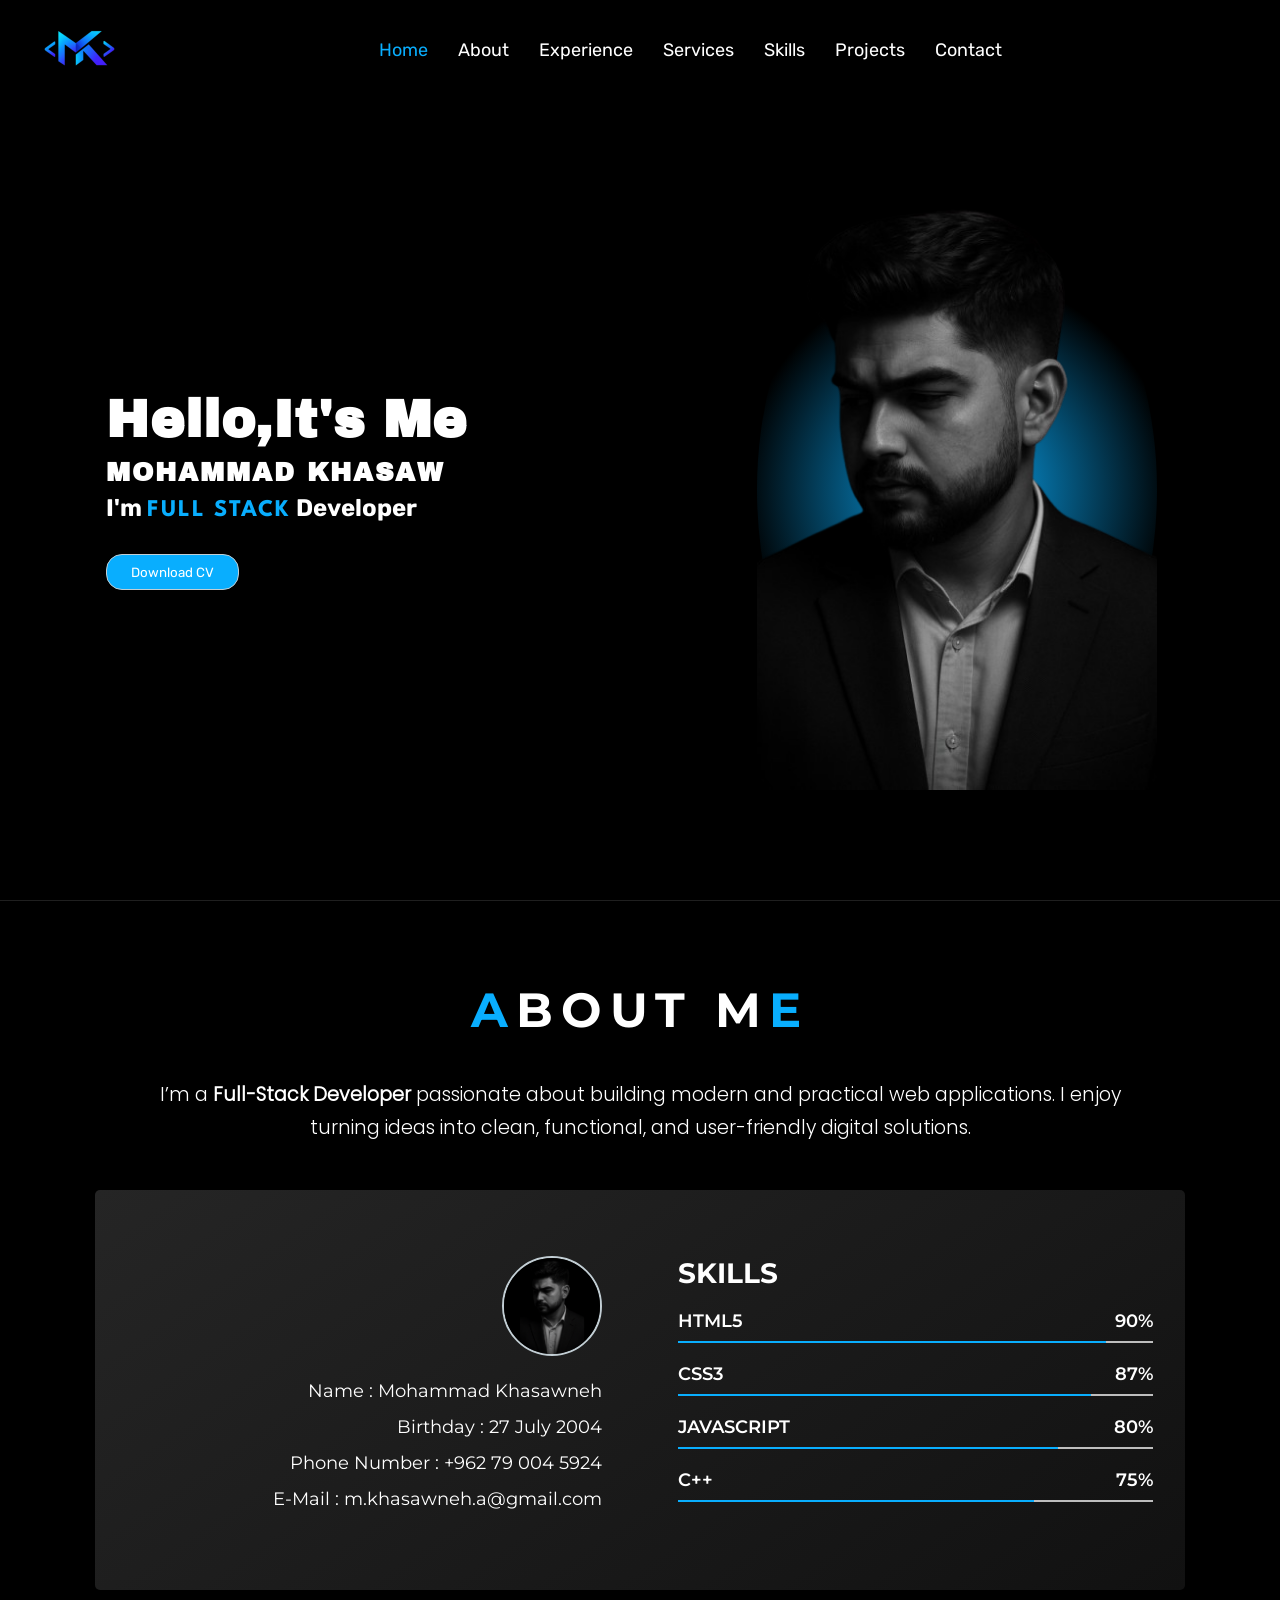
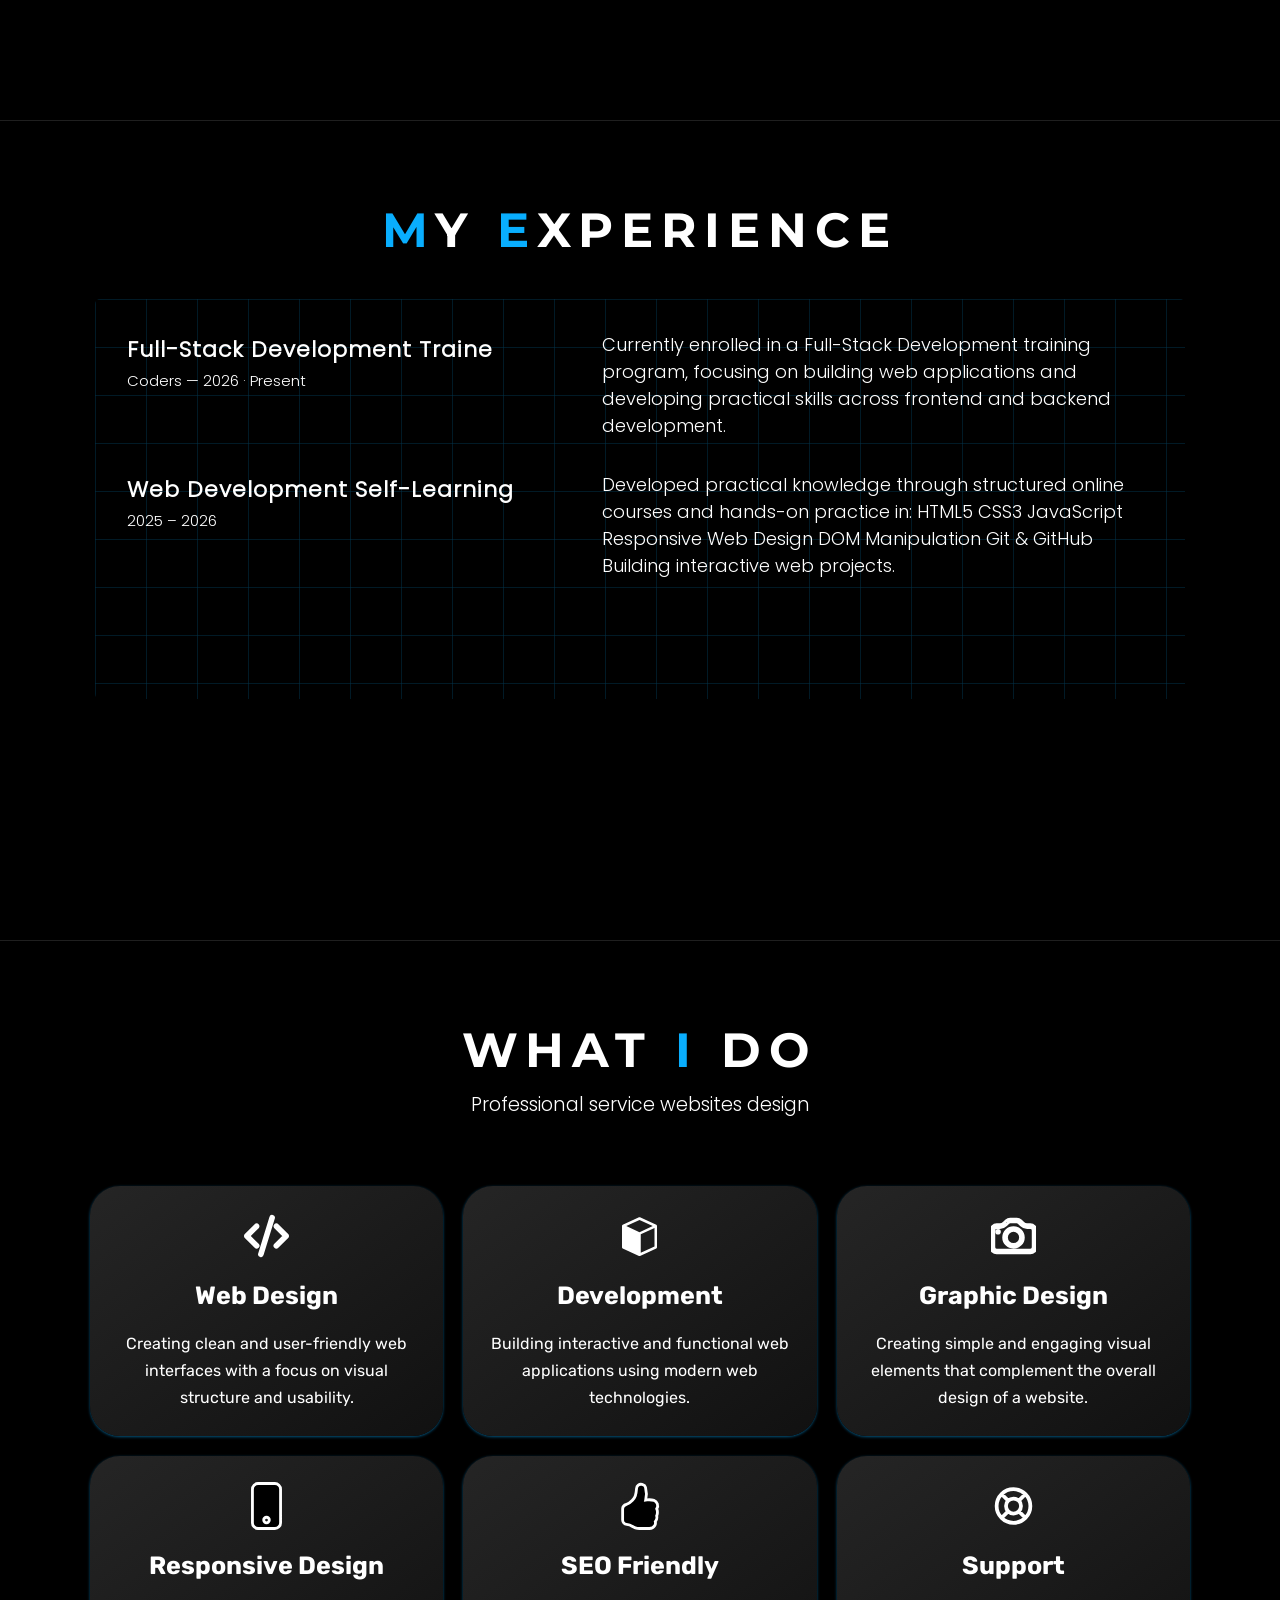
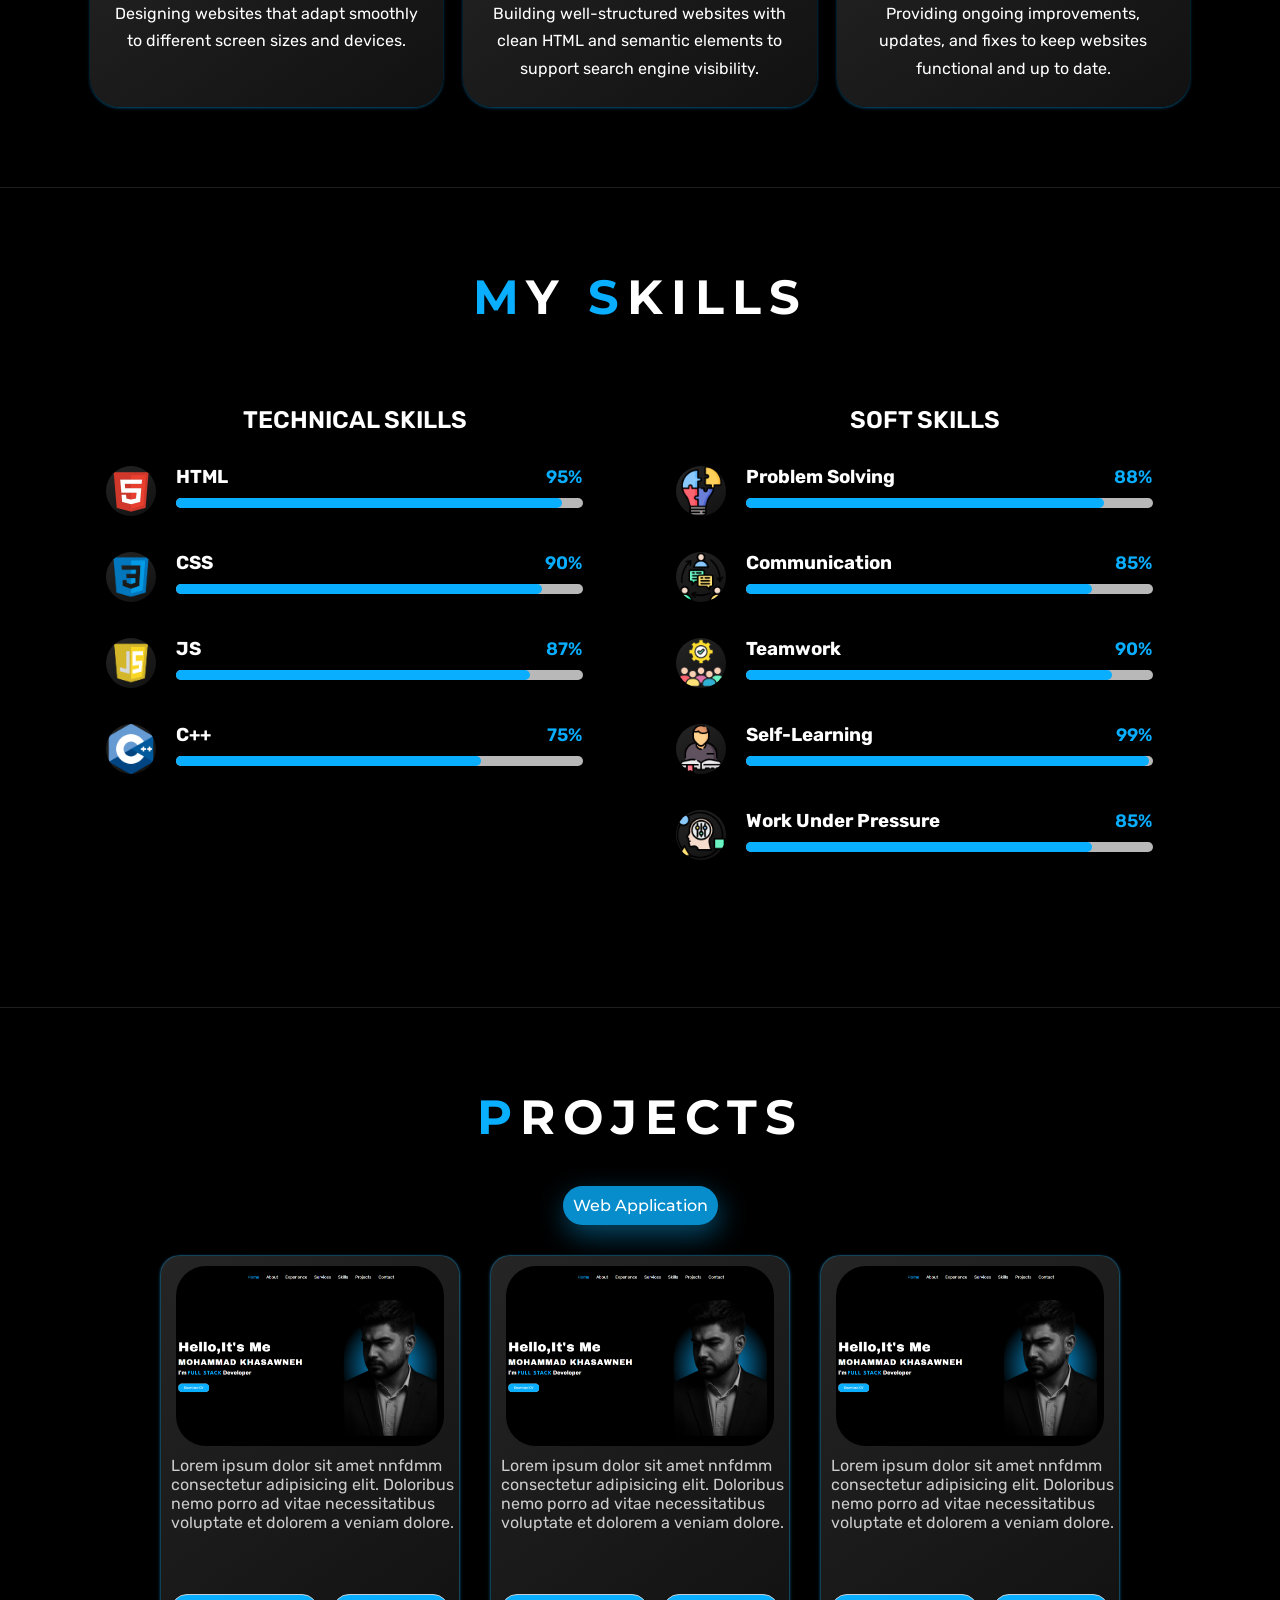
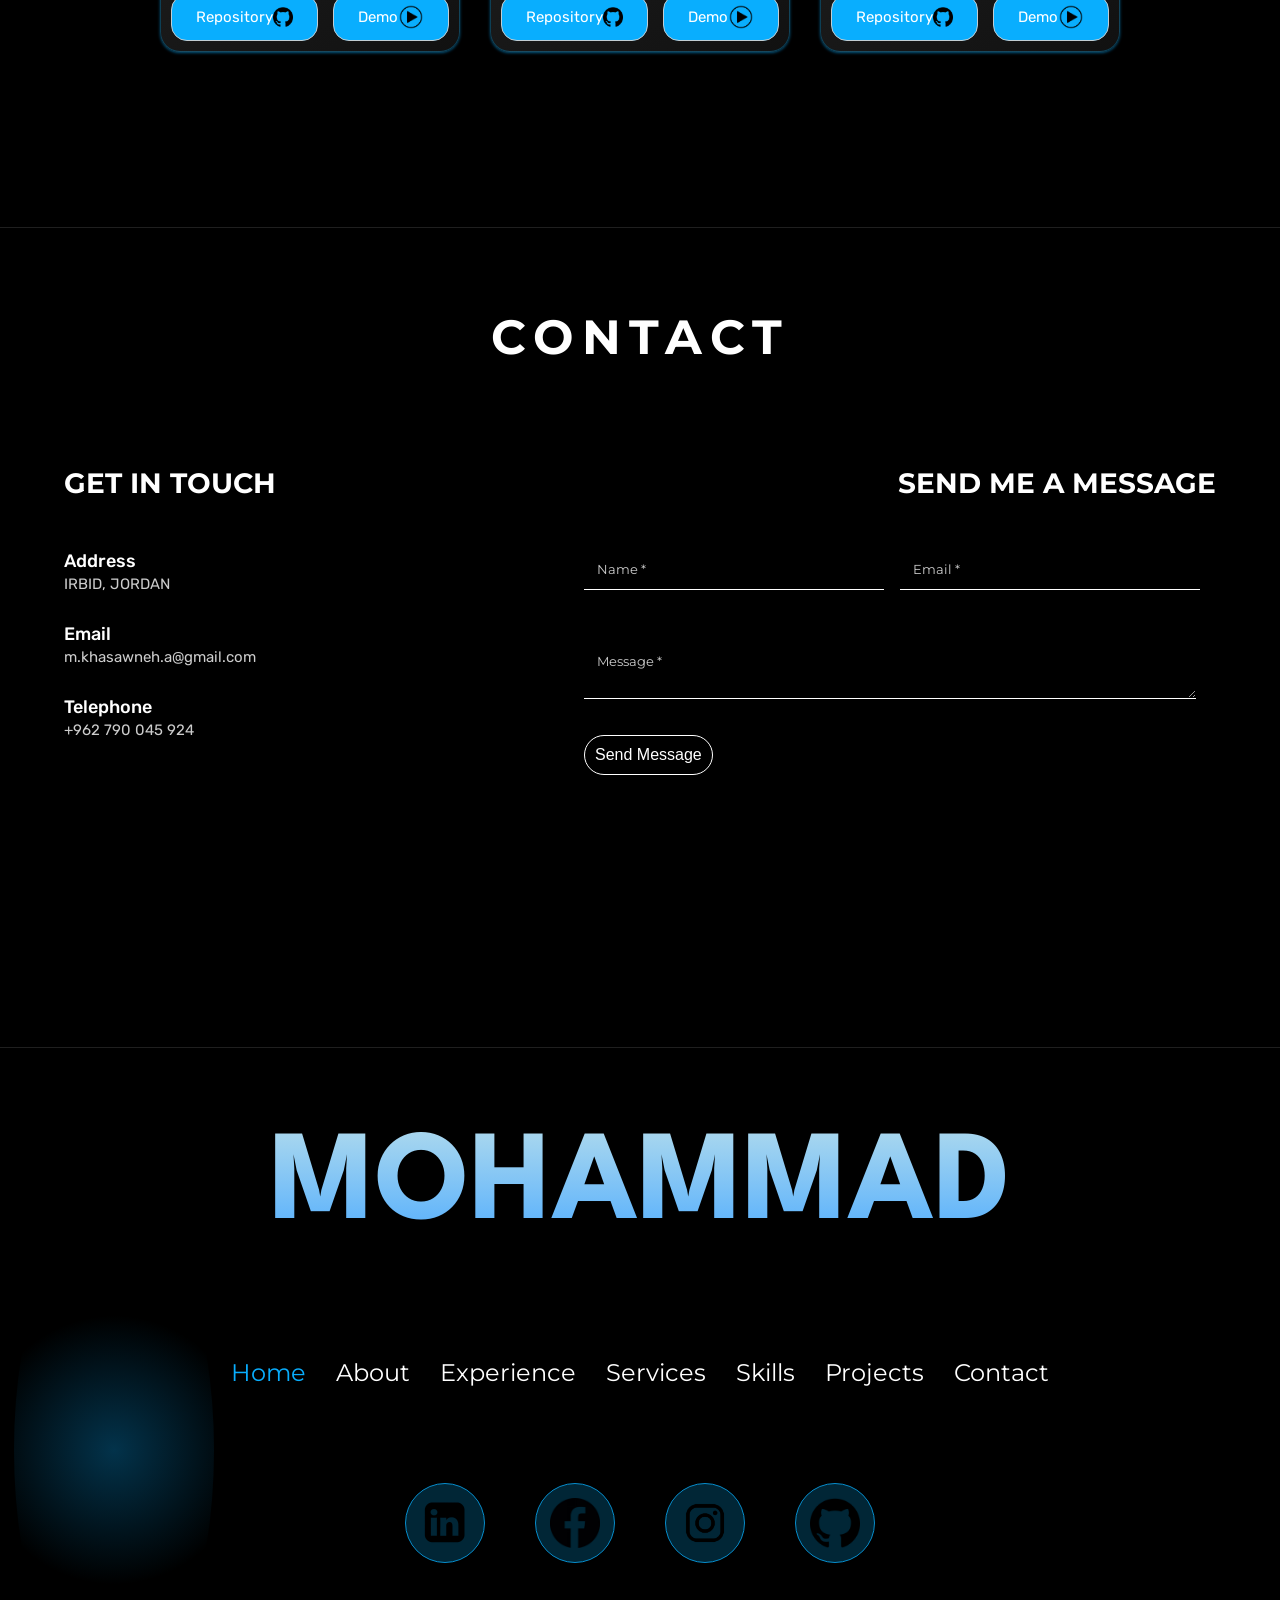
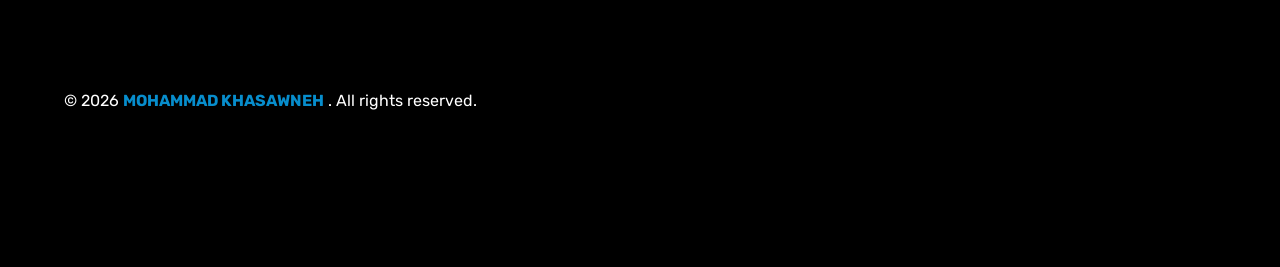
==== index.html @ 65398c8a "rename some files" ====
<!doctype html>

<html lang="en">
  <head>
    <meta charset="UTF-8" />
    <meta name="viewport" content="width=device-width, initial-scale=1.0" />
    <link rel="stylesheet" href="/Style.css" />
    <link rel="shortcut icon" href="/images/logo.png" type="image/x-icon" />
    <link
      rel="preload"
      href="/images/IMG_2508-removebg-preview.png"
      as="image"
    />
    <!-- Bootstrap CSS -->
    <!--
  <link
    href="https://cdn.jsdelivr.net/npm/bootstrap@5.0.2/dist/css/bootstrap.min.css"
    rel="stylesheet"
    integrity="sha384-EVSTQN3/azprG1Anm3QDgpJLIm9Nao0Yz1ztcQTwFspd3yD65VohhpuuCOmLASjC"
    crossorigin="anonymous"
  />
  -->

    <!-- Bootstrap JavaScript -->
    <!--
  <script
    src="https://cdn.jsdelivr.net/npm/bootstrap@5.0.2/dist/js/bootstrap.bundle.min.js"
    integrity="sha384-MrcW6ZMFYlzcLA8Nl+NtUVF0sA7MsXsP1UyJoMp4YLEuNSfAP+JcXn/tWtIaxVXM"
    crossorigin="anonymous"
  ></script>
  -->

    <title>Protfolio</title>
  </head>

  <body>
    <!-- ==================== HOME SECTION ==================== -->
    <div id="home" class="home activ">
      <!-- ==================== NAVBAR ==================== -->
      <header>
        <a href="#home">
          <img src="/images/logo.png" alt="Logo" />
        </a>

        <nav class="hlink">
          <ul>
            <li><a href="#home">Home</a></li>
            <li><a href="#about">About</a></li>
            <li><a href="#experience">Experience</a></li>
            <li><a href="#services">Services</a></li>
            <li><a href="#skills">Skills</a></li>
            <li><a href="#projects">Projects</a></li>
            <li><a href="#contact">Contact</a></li>
          </ul>
        </nav>
      </header>

      <!-- ==================== HERO SECTION ==================== -->
      <div class="hero">
        <div class="hero-header">
          <div class="hero-heading-left">
            <h1>Hello,It's Me</h1>
            <h2 id="typing"></h2>
            <p>I'm <span>Full Stack</span> Developer</p>

            <a href="/CV/CV.pdf" download="Resume.pdf">
              <button id="CV">Download CV</button>
            </a>
          </div>
        </div>

        <!-- ==================== HERO IMAGE ==================== -->
        <div class="hero-img">
          <div class="bg">
            <img src="/images/IMG_2508-removebg-preview.png" alt="" />
          </div>
        </div>
      </div>
    </div>

    <!-- ==================== ABOUT SECTION ==================== -->
    <div id="about" class="about activ">
      <div class="about-header">
        <h1><span>A</span>bout M<span>E</span></h1>

        <p>
          I’m a <b>Full-Stack Developer</b> passionate about building modern and
          practical web applications. I enjoy turning ideas into clean,
          functional, and user-friendly digital solutions.
        </p>
      </div>

      <!-- ==================== PERSONAL INFORMATION ==================== -->
      <div class="skills">
        <div class="skills-grid">
          <div class="info-right">
            <img src="/images/IMG_2701.JPEG" alt="" />
            <p><span>Name : Mohammad Khasawneh</span></p>
            <p><span>Birthday : 27 July 2004</span></p>
            <p><span>Phone Number : +962 79 004 5924</span></p>
            <p><span>E-Mail : m.khasawneh.a@gmail.com</span></p>
          </div>

          <!-- ==================== SKILLS SECTION ==================== -->
          <div class="section-skills">
            <div class="barskills">
              <h3>Skills</h3>

              <p>HTML5 <span>90%</span></p>

              <div class="progress-box">
                <div class="progress">
                  <div class="progress-bar b0"></div>
                </div>
              </div>
            </div>

            <div class="barskills">
              <p>CSS3 <span>87%</span></p>

              <div class="progress-box">
                <div class="progress">
                  <div class="progress-bar b1"></div>
                </div>
              </div>
            </div>

            <div class="barskills">
              <p>JAVASCRIPT <span>80%</span></p>

              <div class="progress-box">
                <div class="progress">
                  <div class="progress-bar b2"></div>
                </div>
              </div>
            </div>

            <div class="barskills">
              <p>C++ <span>75%</span></p>

              <div class="progress-box">
                <div class="progress">
                  <div class="progress-bar b3"></div>
                </div>
              </div>
            </div>
          </div>
        </div>
      </div>
    </div>
    <!-- ==================== EXPERIENCE SECTION ==================== -->
    <div id="experience" class="experience activ">
      <h1><span>M</span>y <span>E</span>xperience</h1>
      <div class="experience-grid">
        <div class="innerExperience">
          <div class="nameOfExperience">
            <p>Full-Stack Development Traine</p>
            <p>Coders — 2026 · Present</p>
          </div>
          <div class="experienceDetalis">
            <p>
              Currently enrolled in a Full-Stack Development training program,
              focusing on building web applications and developing practical
              skills across frontend and backend development.
            </p>
          </div>
        </div>
        <div class="innerExperience">
          <div class="nameOfExperience">
            <p>Web Development Self-Learning</p>
            <p>2025 – 2026</p>
          </div>
          <div class="experienceDetalis">
            <p>
              Developed practical knowledge through structured online courses
              and hands-on practice in: HTML5 CSS3 JavaScript Responsive Web
              Design DOM Manipulation Git & GitHub Building interactive web
              projects.
            </p>
          </div>
        </div>
      </div>
    </div>
    <div id="services" class="services activ">
      <h1>What <span>I</span> Do</h1>
      <p>Professional service websites design</p>
      <div class="services-grid">
        <div class="card">
          <i class="services-item">
            <img src="/images/code-slash.svg" alt="" />
          </i>
          <h3>Web Design</h3>
          <p>
            Creating clean and user-friendly web interfaces with a focus on
            visual structure and usability.
          </p>
        </div>
        <div class="card">
          <i class="services-item">
            <img src="/images/block.svg" alt="" />
          </i>
          <h3>Development</h3>
          <p>
            Building interactive and functional web applications using modern
            web technologies.
          </p>
        </div>
        <div class="card">
          <i class="services-item">
            <img src="/images/camera.svg" alt="" />
          </i>
          <h3>Graphic Design</h3>
          <p>
            Creating simple and engaging visual elements that complement the
            overall design of a website.
          </p>
        </div>
        <div class="card">
          <i class="services-item">
            <img src="/images/phone-fill.svg" alt="" />
          </i>
          <h3>Responsive Design</h3>
          <p>
            Designing websites that adapt smoothly to different screen sizes and
            devices.
          </p>
        </div>
        <div class="card">
          <i class="services-item">
            <img src="/images/hand-thumbs-up-fill (1).svg" alt="" />
          </i>
          <h3>SEO Friendly</h3>
          <p>
            Building well-structured websites with clean HTML and semantic
            elements to support search engine visibility.
          </p>
        </div>
        <div class="card">
          <i class="services-item">
            <img src="/images/support.svg" alt="" />
          </i>
          <h3>Support</h3>
          <p>
            Providing ongoing improvements, updates, and fixes to keep websites
            functional and up to date.
          </p>
        </div>
      </div>
    </div>

    <!-- ==================== SKILLS SECTION ==================== -->

    <div id="skills" class="skill activ">
      <h1><span>M</span>y <span>S</span>kills</h1>
      <div class="skills-grids">
        <!-- technical-skills -->

        <div class="technical-skills cards box">
          <h2 class="section-skills">Technical Skills</h2>
          <div class="box-skills box">
            <div class="logo-skills">
              <img src="/images/html.png" alt="" />
            </div>
            <div class="detalis-logo">
              <h3>HTML <span>95%</span></h3>
              <div class="progress-box-card">
                <div class="progress-card">
                  <div class="progress-bar-card c1"></div>
                </div>
              </div>
            </div>
          </div>
          <div class="box-skills box">
            <div class="logo-skills">
              <img src="/images/CSS.png" alt="" />
            </div>
            <div class="detalis-logo">
              <h3>CSS <span>90%</span></h3>
              <div class="progress-box-card">
                <div class="progress-card">
                  <div class="progress-bar-card c2"></div>
                </div>
              </div>
            </div>
          </div>
          <div class="box-skills box">
            <div class="logo-skills">
              <img src="/images/JS.png" alt="" />
            </div>
            <div class="detalis-logo">
              <h3>JS <span>87%</span></h3>
              <div class="progress-box-card">
                <div class="progress-card">
                  <div class="progress-bar-card c3"></div>
                </div>
              </div>
            </div>
          </div>
          <div class="box-skills box">
            <div class="logo-skills">
              <img src="/images/C++.png" alt="" />
            </div>
            <div class="detalis-logo">
              <h3>C++ <span>75%</span></h3>
              <div class="progress-box-card">
                <div class="progress-card">
                  <div class="progress-bar-card c4"></div>
                </div>
              </div>
            </div>
          </div>
        </div>

        <!-- Soft Skills -->

        <div class="soft-skills cards box">
          <h2 class="section-skills">Soft Skills</h2>
          <div class="box-skills box">
            <div class="logo-skills">
              <img src="/images/ProblemSolving.png" alt="" />
            </div>
            <div class="detalis-logo">
              <h3>Problem Solving <span>88%</span></h3>
              <div class="progress-box-card">
                <div class="progress-card">
                  <div class="progress-bar-card c5"></div>
                </div>
              </div>
            </div>
          </div>
          <div class="box-skills box">
            <div class="logo-skills">
              <img src="/images/Communication.png" alt="" />
            </div>
            <div class="detalis-logo">
              <h3>Communication <span>85%</span></h3>
              <div class="progress-box-card">
                <div class="progress-card">
                  <div class="progress-bar-card c6"></div>
                </div>
              </div>
            </div>
          </div>
          <div class="box-skills box">
            <div class="logo-skills">
              <img src="/images/teamwork.png" alt="" />
            </div>
            <div class="detalis-logo">
              <h3>Teamwork <span>90%</span></h3>
              <div class="progress-box-card">
                <div class="progress-card">
                  <div class="progress-bar-card c7"></div>
                </div>
              </div>
            </div>
          </div>
          <div class="box-skills box">
            <div class="logo-skills">
              <img src="/images/selflearning.png" alt="" />
            </div>
            <div class="detalis-logo">
              <h3>Self-Learning <span>99%</span></h3>
              <div class="progress-box-card">
                <div class="progress-card">
                  <div class="progress-bar-card c8"></div>
                </div>
              </div>
            </div>
          </div>
          <div class="box-skills box">
            <div class="logo-skills">
              <img src="/images/Adaptability.png" alt="" />
            </div>
            <div class="detalis-logo">
              <h3>Work Under Pressure<span>85%</span></h3>
              <div class="progress-box-card">
                <div class="progress-card">
                  <div class="progress-bar-card c9"></div>
                </div>
              </div>
            </div>
          </div>
        </div>
      </div>
    </div>
    <div id="projects" class="projects activ">
      <div class="header-project">
        <h1><span>P</span>rojects</h1>
        <div class="hint">Web Application</div>
      </div>
      <div class="project-grid">
        <div class="project-card">
          <div class="project-imge">
            <img src="/images/project-imge.png" alt="" />
          </div>
          <p>
            Lorem ipsum dolor sit amet nnfdmm consectetur adipisicing elit.
            Doloribus nemo porro ad vitae necessitatibus voluptate et dolorem a
            veniam dolore.
          </p>
          <div class="project-buttons">
            <a href="https://github.com/M-Khasawneh" target="_blank" class="btn"
              >Repository</a
            >
            <a href="#home" class="btn">Demo</a>
          </div>
        </div>
        <div class="project-card">
          <div class="project-imge">
            <img src="/images/project-imge.png" alt="" />
          </div>
          <p>
            Lorem ipsum dolor sit amet nnfdmm consectetur adipisicing elit.
            Doloribus nemo porro ad vitae necessitatibus voluptate et dolorem a
            veniam dolore.
          </p>
          <div class="project-buttons">
            <a href="https://github.com/M-Khasawneh" class="btn">Repository</a>
            <a href="#home" class="btn">Demo</a>
          </div>
        </div>
        <div class="project-card">
          <div class="project-imge">
            <img src="/images/project-imge.png" alt="" />
          </div>
          <p>
            Lorem ipsum dolor sit amet nnfdmm consectetur adipisicing elit.
            Doloribus nemo porro ad vitae necessitatibus voluptate et dolorem a
            veniam dolore.
          </p>
          <div class="project-buttons">
            <a href="https://github.com/M-Khasawneh" class="btn">Repository</a>
            <a href="#home" class="btn">Demo</a>
          </div>
        </div>
      </div>
    </div>
    <div id="contact" class="contact activ">
      <h1>Contact</h1>
      <div class="contact-grid">
        <div class="contact-information">
          <h2>Get in Touch</h2>
          <div>
            <p>Address</p>
            <span>IRBID, JORDAN </span>
          </div>
          <div>
            <p>Email</p>
            <span> <a href="mailto:">m.khasawneh.a@gmail.com</a></span>
          </div>
          <div>
            <p>Telephone</p>
            <span><a href="tel:">+962 790 045 924 </a></span>
          </div>
        </div>
        <!--================= FORM CONTACT===================== -->
        <div class="form-contact">
          <h2>Send Me A Message</h2>
          <form action="/submitionEmail.html" target="_blank">
            <input required placeholder="Name *" type="text" />
            <input required placeholder="Email *" type="email" />
            <textarea required placeholder="Message *"></textarea>
            <button type="submit">Send Message</button>
          </form>
        </div>
      </div>
    </div>
    <footer>
      <div class="media-grid">
        <div>
          <h1>Mohammad</h1>
        </div>
        <div class="footer-nav">
          <div class="footer-link">
            <nav class="hlink">
              <ul>
                <li><a href="#home">Home</a></li>
                <li><a href="#about">About</a></li>
                <li><a href="#experience">Experience</a></li>
                <li><a href="#services">Services</a></li>
                <li><a href="#skills">Skills</a></li>
                <li><a href="#projects">Projects</a></li>
                <li><a href="#contact">Contact</a></li>
              </ul>
            </nav>
          </div>
          <div class="social-media">
            <div class="icons">
              <a
                href="https://www.linkedin.com/in/mohammad-khasawneh/"
                target="_blank"
              >
                <img src="/images/linkedin-icon.png" alt=""
              /></a>
            </div>
            <div class="icons">
              <a href="https://facebook.com/moh16.m " target="_blank">
                <img src="/images/facebook-icon-removebg-preview.png" alt=""
              /></a>
            </div>
            <div class="icons">
              <a href="https://www.instagram.com/i_k0h/" target="_blank">
                <img src="/images/instagram-icon.png" alt=""
              /></a>
            </div>
            <div class="icons">
              <a href="https://github.com/M-Khasawneh" target="_blank">
                <img src="/images/github.png" alt=""
              /></a>
            </div>
          </div>
          <div class="copy-right">
            <p>
              <span
                >&copy; 2026 <b>MOHAMMAD KHASAWNEH</b> . All rights
                reserved.</span
              >
            </p>

            <div class="bg bgg"></div>
          </div>
        </div>
      </div>
    </footer>
    <script src="/JS.js"></script>
  </body>
</html>
---- Style.css ----
* {
  margin: 0;
  padding: 0;
  box-sizing: border-box;
}

html {
  scroll-behavior: smooth;
}

body {
  font-family: "Rubik", sans-serif;
  color: white;
  background-color: black;
  overflow-x: hidden;
}

/* =========================
   SCROLLBAR
========================= */

::-webkit-scrollbar {
  width: 8px;
}

::-webkit-scrollbar-track {
  background: #000;
}

::-webkit-scrollbar-thumb {
  background: #09aefe;
  border-radius: 10px;
}

::-webkit-scrollbar-thumb:hover {
  background: #078dcc;
}

/* =========================
   FONTS
========================= */

@font-face {
  font-family: "Archivo_Black";
  src: url("/fonts/Archivo_Black/ArchivoBlack-Regular.ttf");
}

@font-face {
  font-family: "Rubik";
  src: url("/fonts/Rubik/Rubik-VariableFont_wght.ttf");
}

@font-face {
  font-family: "Oswald";
  src: url("/fonts/Oswald/Oswald-VariableFont_wght.ttf");
}

@font-face {
  font-family: "Montserrat";
  src: url("/fonts/Montserrat/Montserrat-VariableFont_wght.ttf");
}

@font-face {
  font-family: "Poppins";
  src: url("/fonts/Poppins/Poppins-Light.ttf");
}

@font-face {
  font-family: "League_Spartan";
  src: url("/fonts/League_Spartan/LeagueSpartan-VariableFont_wght.ttf");
}

/* =========================
   HOME
========================= */

.home {
  background-color: black;
  min-height: 100vh;
  padding-top: 80px;
}

/* =========================
   HEADER
========================= */

header {
  position: fixed;
  top: 0;
  left: 0;
  width: 100%;
  min-height: 80px;

  display: grid;
  grid-template-columns: 100px 1fr;
  align-items: center;

  padding: 0 30px;

  background-color: black;
  z-index: 1000;
}

/* Logo */

header img {
  width: 100px;
  height: auto;
  display: block;
}

/* Navbar */

.hlink {
  display: flex;
  justify-content: center;
  align-items: center;
}

.hlink ul {
  display: flex;
  align-items: center;
  justify-content: center;
  gap: clamp(15px, 2.5vw, 30px);
  margin: 0;
  padding: 0;
}

.hlink ul li {
  font-size: 18px;
  list-style: none;
  transition: transform 0.3s ease;
}

.hlink li:hover {
  transform: translateY(-5px);
}

.hlink ul li a {
  text-decoration: none;
  color: white;
  white-space: nowrap;
  transition: color 0.3s ease;
}

.hlink a:hover {
  color: #09aefe;
}

.hlink a.active {
  color: #09aefe;
}

/* =========================
   HERO
========================= */

.hero {
  min-height: calc(100vh - 80px);

  display: grid;
  grid-template-columns:
    minmax(0, 1fr)
    minmax(300px, 45%);

  align-items: center;

  width: min(1400px, 100%);
  margin: 0 auto;

  padding: 40px clamp(20px, 5vw, 70px);
}

/* =========================
   HERO TEXT
========================= */

.hero-header {
  display: flex;
  justify-content: center;
  align-items: center;

  padding: 2rem;
}

.hero-heading-left {
  width: 100%;
  max-width: 550px;
  text-align: left;
}

.hero-heading-left h1 {
  font-family: "Archivo_Black";
  letter-spacing: 1px;

  font-size: clamp(2.2rem, 4vw, 3.5rem);
  line-height: 1.2;
}

.hero-heading-left h2 {
  font-family: "Archivo_Black";
  letter-spacing: 2px;

  margin-top: 0.5rem;

  font-size: clamp(1.5rem, 2vw, 2.5rem);
}

.hero-heading-left p {
  font-size: clamp(1.1rem, 2vw, 1.5rem);
  font-weight: 700;

  margin-top: 0.5rem;
}

.hero-heading-left p span {
  text-transform: uppercase;

  font-family: "League_Spartan";
  letter-spacing: 2px;

  color: #09aefe;
}

/* =========================
   BUTTON
========================= */

.hero-heading-left button {
  padding: 0.6rem 1.5rem;

  background-color: #09aefe;

  border: 1px solid #c2ced4;
  border-radius: 1rem;

  margin-top: 2rem;

  cursor: pointer;

  color: white;
  font-family: "Rubik";

  transform: translateY(0);

  transition:
    box-shadow 0.3s ease,
    background-color 0.3s ease,
    transform 0.3s ease;
}

.hero-heading-left button:hover {
  transform: translateY(-5px);

  background-color: #09acfeec;

  box-shadow: 1px 0 4px 0.5px #fff;
}

/* =========================
   HERO IMAGE
========================= */

.hero-img {
  display: flex;
  justify-content: center;
  align-items: center;
}

.bg {
  display: flex;
  justify-content: center;

  width: min(100%, 400px);

  background: radial-gradient(circle at center, #09aefe, transparent 60%);

  border-radius: 50%;
}

.hero-img img {
  width: 100%;
  max-width: 400px;

  height: auto;

  display: block;
}

/* =========================
   ABOUT
========================= */

.about {
  scroll-margin-top: 50px;
  border-top: 0.2px solid #eeeeee21;

  background-color: black;

  min-height: calc(100vh - 80px);
  height: auto;

  padding: 80px clamp(20px, 5vw, 70px);
}

.about-header {
  width: 100%;
  max-width: 1200px;

  margin: 0 auto;

  display: flex;
  flex-direction: column;

  justify-content: center;
  align-items: center;
}

.about-header h1 {
  text-transform: uppercase;

  font-family: "Montserrat";
  letter-spacing: 8px;

  text-align: center;

  margin-bottom: 40px;

  font-size: clamp(2rem, 4vw, 3rem);
}

.about-header h1 span {
  color: #09aefe;
}

.about-header p {
  font-family: "Poppins";

  color: #fff;

  font-size: clamp(1rem, 1.5vw, 1.2rem);

  width: 100%;
  max-width: 1000px;

  margin-bottom: 16px;

  text-align: center;

  line-height: 1.7;
}

/* =========================
   SKILLS CONTAINER
========================= */

.skills {
  background: linear-gradient(145deg, #252525, #111111);

  width: 100%;
  max-width: 1090px;

  margin: 30px auto 0;

  display: flex;
  align-items: center;

  padding: clamp(1rem, 3vw, 2rem);

  min-height: 400px;
  height: auto;

  border-radius: 5px;

  transition: box-shadow 0.4s ease;
}

.skills:hover {
  box-shadow: 0 14px 28px #09acfe3d;
}

/* =========================
   SKILLS GRID
========================= */

.skills-grid {
  width: 100%;

  display: grid;

  grid-template-columns:
    minmax(0, 1fr)
    minmax(0, 1fr);

  gap: clamp(30px, 6vw, 80px);
}

/* =========================
   RIGHT INFO
========================= */

.info-right {
  text-align: right;

  opacity: 0;

  transform: translateX(-20px);

  transition:
    opacity 1.8s ease,
    transform 1.8s ease;
}

.info-right.show {
  opacity: 1;
  transform: translateX(0);
}

.info-right p {
  margin-bottom: 15px;

  font-size: clamp(0.95rem, 1.5vw, 1.1rem);
}

.info-right span {
  font-family: "Montserrat";
  color: white;
}

.info-right img {
  width: 100px;
  max-width: 100%;

  border-radius: 50%;

  border: 2px solid #c2ced4;

  margin-bottom: 20px;
}

/* =========================
   SKILLS SECTION
========================= */

.section-skills h3 {
  text-transform: uppercase;

  font-family: "Montserrat";

  font-size: clamp(1.4rem, 2.5vw, 1.75rem);

  margin-bottom: 20px;
}

.progress-box {
  margin-bottom: 20px;
}

.section-skills p {
  font-family: "Montserrat";

  position: relative;

  font-size: clamp(0.9rem, 1.5vw, 1.1rem);

  text-transform: uppercase;

  margin-bottom: 10px;

  padding-right: 35px;
}

.section-skills p span {
  position: absolute;
  right: 0;
}

.progress {
  width: 100%;

  height: 2px;

  background-color: #ffffffb8;
}

.progress-bar {
  position: relative;

  height: 2px;

  background-color: #09aefe;
}

.barskills {
  opacity: 0;

  transform: translateX(-20px);

  transition:
    opacity 1.8s ease,
    transform 1.8s ease;
}

.barskills.show {
  opacity: 1;

  transform: translateX(0);
}

.b0 {
  width: 90%;
}

.b1 {
  width: 87%;
}

.b2 {
  width: 80%;
}

.b3 {
  width: 75%;
}

/* =========================
   EXPERIENCE
========================= */

.experience {
  scroll-margin-top: 50px;
  border-top: 0.2px solid #eeeeee21;

  background-color: black;

  min-height: calc(100vh - 80px);
  height: auto;

  padding: 80px clamp(20px, 5vw, 70px);
}

.experience h1 {
  text-transform: uppercase;

  font-family: "Montserrat";

  letter-spacing: 8px;

  text-align: center;

  margin-bottom: 40px;

  font-size: clamp(2rem, 4vw, 3rem);
}

.experience h1 span {
  color: #09aefe;
}

.innerExperience {
  display: grid;

  grid-template-columns:
    minmax(250px, 450px)
    minmax(0, 1fr);

  gap: 25px;

  margin-bottom: 2rem;

  opacity: 0;

  transform: translateX(-50px);

  transition:
    opacity 1.8s ease,
    transform 1.8s ease;
}

.innerExperience.show {
  opacity: 1;

  transform: translateX(0);
}

.experience-grid {
  position: relative;

  width: 100%;
  max-width: 1090px;

  margin: 30px auto 0;

  padding: clamp(1rem, 3vw, 2rem);

  min-height: 400px;

  height: auto;

  border-radius: 5px;

  transition: box-shadow 0.4s ease;

  overflow: hidden;
}

.experience-grid::before {
  content: "";

  position: absolute;

  z-index: 0;

  top: 0;
  bottom: 0;
  left: 0;
  right: 0;

  background-image:
    linear-gradient(#09aefe, transparent 1px),
    linear-gradient(to right, #09aefe, transparent 1px);

  background-size:
    100% 48px,
    51px 100%;

  opacity: 0.3;

  pointer-events: none;
}

.experience-grid > * {
  position: relative;
  z-index: 1;
}

.nameOfExperience p {
  font-family: "Poppins";

  color: #fff;

  text-align: justify;

  line-height: 1.7;
}

.nameOfExperience p:first-child {
  font-size: 22px;

  font-weight: 700;

  letter-spacing: 1px;
}

.nameOfExperience p:nth-child(2) {
  font-size: 15px;
}

.experienceDetalis p {
  font-size: 18px;

  font-family: "Poppins";
}

/* =========================
   WHAT I DO / SERVICES
========================= */

.services {
  scroll-margin-top: 50px;
  border-top: 0.2px solid #eeeeee21;

  background-color: black;

  min-height: calc(100vh - 80px);
  height: auto;

  padding: 80px clamp(20px, 5vw, 70px);
}

.services h1 {
  text-transform: uppercase;

  font-family: "Montserrat";

  letter-spacing: 8px;

  text-align: center;

  margin-bottom: 10px;

  font-size: clamp(2rem, 4vw, 3rem);
}

.services h1 span {
  color: #09aefe;
}

.services > p {
  text-align: center;

  font-family: "Poppins";

  color: #fff;

  font-size: clamp(1rem, 1.5vw, 1.2rem);

  line-height: 1.7;
}

.services-grid {
  display: grid;

  grid-template-columns: repeat(3, minmax(0, 1fr));

  gap: 20px;

  margin: 4rem auto 0;

  width: 100%;
  max-width: 1100px;
}

.card {
  background: linear-gradient(145deg, #252525, #111111);
  min-height: 250px;
  height: auto;
  border-radius: 30px;
  opacity: 0;
  transform: translateY(40px);
  padding: 25px;
  box-shadow: 0 1px 3px #09acfe7e;

  transition:
    box-shadow 0.3s ease,
    transform 1.8s ease,
    opacity 1.8s ease;
}
.card.show {
  opacity: 1;
  transform: translateY(0);
}

.card h3 {
  font-size: 25px;
  margin-bottom: 20px;
  text-align: center;
}

.card p {
  text-align: center;
  line-height: 1.7;
}

.card:hover {
  transform: translateY(-5px);
  transition: transform 0.3s ease;
  box-shadow: 0 14px 28px #09acfe3d;
}
.services-item {
  display: flex;
  justify-content: center;
}
.services-item img {
  width: 45px;
  height: 50px;
  margin-bottom: 20px;
}
.skill {
  scroll-margin-top: 50px;
  border-top: 0.2px solid #eeeeee21;
  background-color: black;
  min-height: calc(100vh - 80px);
  height: auto;
  padding: 80px clamp(20px, 5vw, 70px);
}

.skill h1 {
  text-transform: uppercase;
  font-family: "Montserrat";
  letter-spacing: 8px;
  text-align: center;
  margin-bottom: 10px;
  font-size: clamp(2rem, 4vw, 3rem);
  span {
    color: #09aefe;
  }
}
.skills-grids {
  position: relative;
  display: grid;
  grid-template-columns: repeat(2, minmax(0, 1fr));
  gap: 40px;
  margin: 4rem auto 0;
  width: 100%;
  max-width: 1100px;
}
.cards {
  height: auto;
  padding: 1rem;
  display: flex;
  flex-direction: column;
  opacity: 0;

  transform: translateX(20px);

  transition:
    opacity 1.8s ease,
    transform 1.8s ease;
  h2 {
    text-align: center;
  }
}
.cards.show {
  opacity: 1;
  transform: translateX(0);
}
.box-skills {
  display: grid;
  grid-template-columns: 70px 1fr;
  margin-top: 2rem;
  opacity: 0;

  transform: translateX(20px);

  transition:
    opacity 1.8s ease,
    transform 1.8s ease;
}
.box-skills.show {
  opacity: 1;
  transform: translateX(0);
}

.logo-skills img {
  background: linear-gradient(145deg, #252525, #111111);
  border-radius: 50%;
  width: 50px;
  z-index: 5;
}
.detalis-logo {
  position: relative;
}
.detalis-logo h3 {
  margin-left: 0px;
}
.detalis-logo h3 span {
  color: #09aefe;
  position: absolute;
  right: 22px;
  font-size: 18px;
  font-weight: 600;
}

.progress-card {
  width: 95%;
  height: 10px;
  background-color: #ffffffb8;
  border-radius: 18px;
}

.progress-bar-card {
  position: relative;
  height: 10px;
  background-color: #09aefe;
  border-radius: 18px;
}
.progress-box-card {
  margin-top: 10px;
}
.c1 {
  width: 95%;
}
.c2 {
  width: 90%;
}
.c3 {
  width: 87%;
}
.c4 {
  width: 75%;
}
.c5 {
  width: 88%;
}
.c6 {
  width: 85%;
}
.c7 {
  width: 90%;
}
.c8 {
  width: 99%;
}
.c9 {
  width: 85%;
}

.section-skills {
  text-transform: uppercase;
  font-weight: 600;
}

.projects {
  scroll-margin-top: 50px;
  border-top: 0.2px solid #eeeeee21;
  background-color: black;
  min-height: calc(100vh - 80px);
  height: auto;
  padding: 80px clamp(20px, 5vw, 70px);
}
.header-project {
  display: flex;
  flex-direction: column;
  align-items: center;
}
.projects h1 {
  text-transform: uppercase;
  font-family: "Montserrat";
  letter-spacing: 8px;
  text-align: center;
  margin-bottom: 10px;
  font-size: clamp(2rem, 4vw, 3rem);
  span {
    color: #09aefe;
  }
}
.hint {
  font-weight: 500;
  font-family: "Montserrat";
  text-align: center;
  margin: 30px 0;
  font-size: clamp(0.5rem, 2vw, 1rem);
  background-color: #078dcc;
  width: fit-content;
  padding: 10px;
  border-radius: 20px;
  box-shadow: 2px 10px 28px #078ecc84;
  color: white;
  transition:
    color 0.4s ease,
    background-color 0.4s ease;
}
.hint:hover {
  background-color: white;
  color: #078dcc;
}
.project-grid {
  width: 100%;
  display: grid;
  grid-template-columns: repeat(3, 300px);
  justify-content: center;
  gap: 30px;
}

.project-card {
  width: 300px;
  height: auto;
  background: linear-gradient(145deg, #252525, #111111);
  border: 1px solid #078ecc5d;
  border-radius: 20px;
  transform: scale(1);
  box-shadow: 0 1px 3px #09acfe7e;
  transition:
    box-shadow 0.3s ease,
    background-color 0.3s ease,
    transform 0.3s ease;
}
.project-card:hover {
  z-index: 5;
  transform: scale(1.02);
  box-shadow: 0 14px 28px #09acfe3d;
}
.project-card p {
  margin-top: 10px;
  margin-left: 10px;
  text-align: left;
  color: #ccc;
}
.project-imge {
  display: flex;
  justify-content: center;
  margin-top: 10px;
  width: fit-content;
}
.project-imge img {
  width: 90%;
  height: 180px;
  object-fit: cover;
  border-radius: 30px;
}
.project-buttons {
  display: flex;
  flex-direction: row;
  justify-content: space-between;
  margin: 32px 10px 10px;
  padding-top: 30px;

  .btn {
    display: flex;
    align-items: center;
    justify-content: center;
    padding: 0.6rem 1.5rem;
    background-color: #09aefe;
    border: 1px solid #c2ced4;
    border-radius: 1rem;
    cursor: pointer;
    color: white;
    font-family: "Rubik";
    text-decoration: none;
    transition:
      color 0.4s ease,
      background-color 0.4s ease;
    font-size: 15px;
  }

  .btn:hover {
    background-color: white;
    color: #078dcc;
  }
}

.btn:nth-child(1)::after {
  content: "";
  width: 20px;
  height: 20px;
  background-image: url("/imges/github.png");
  background-size: contain;
  background-repeat: no-repeat;
  background-position: center;
}

.btn:nth-child(2)::after {
  content: "";
  width: 26px;
  height: 26px;

  background-image: url("/imges/video-icon.png");
  background-size: contain;
  background-repeat: no-repeat;
  background-position: center;
}
.contact {
  scroll-margin-top: 50px;
  border-top: 0.2px solid #eeeeee21;
  background-color: black;
  min-height: calc(100vh - 80px);
  height: auto;
  padding: 80px clamp(20px, 5vw, 70px);
  h1 {
    text-transform: uppercase;
    font-family: "Montserrat";
    letter-spacing: 8px;
    text-align: center;
    margin-bottom: 10px;
    font-size: clamp(2rem, 4vw, 3rem);
  }
}
.contact-grid {
  width: 100%;
  max-width: 1200px;
  margin: 0 auto;
  margin-top: 100px;
  display: grid;
  grid-template-columns: 500px 1fr;
  gap: 20px;
  align-items: start;
}

.contact-information {
  display: flex;
  flex-direction: column;
  gap: 30px;
  h2 {
    text-transform: uppercase;
    font-family: "Montserrat";
    font-size: clamp(1.4rem, 2.5vw, 1.75rem);
    margin-bottom: 20px;
  }
}
.contact-information p {
  font-weight: 500;
  font-size: 18px;
  margin-bottom: 2px;
}
.contact-information span {
  font-size: 15px;
  color: #ccc;
}
.contact-information a {
  text-decoration: none;
  color: #ccc;
}
.form-contact {
  display: flex;
  flex-direction: column;

  h2 {
    text-transform: uppercase;
    font-family: "Montserrat";
    font-size: clamp(1.4rem, 2.5vw, 1.75rem);
    margin-bottom: 20px;
    text-align: right;
    margin-bottom: 3rem;
  }
}
.form-contact input {
  font-family: "Montserrat";
  border: none;
  border-bottom: 1px solid #fff;
  padding: 0.8rem;
  border-radius: 0;
  outline: none;
  background-color: transparent;
  color: white;
}
.form-contact input::placeholder {
  color: #ccc;
}
.form-contact input:nth-child(1) {
  width: 300px;
  margin-right: 12px;
}
.form-contact input:nth-child(2) {
  width: 300px;
}
.form-contact button {
  display: block;
  margin-top: 2rem;
  font-size: clamp(0.5rem, 2vw, 1rem);
  background-color: #000;
  border: 1px solid;
  width: fit-content;
  padding: 10px;
  border-radius: 20px;
  color: white;
  transition:
    color 0.4s ease,
    background-color 0.4s ease;
}
.form-contact button:hover {
  background-color: #fff;
  color: #000;
}
textarea {
  border: none;
  border-bottom: 1px solid #fff;
  padding: 0.8rem;
  border-radius: 0;
  outline: none;
  background-color: transparent;
  color: white;
  width: 612px;
  margin-top: 50px;
  font-family: "Montserrat";
}
textarea::placeholder {
  color: #ccc;
}

footer {
  scroll-margin-top: 50px;
  border-top: 0.2px solid #eeeeee21;
  background-color: black;
  min-height: calc(100vh - 80px);
  height: auto;
  padding: 80px clamp(20px, 5vw, 70px);
}
footer h1 {
  text-align: center;
  text-transform: uppercase;
  font-family: "League_Spartan";
  font-size: clamp(3.5rem, 10vw, 9rem);
  font-weight: bold;
  background-color: #078dcc;
  background: linear-gradient(to bottom, #abd8ee, #4facfe);
  -webkit-background-clip: text;
  -webkit-text-fill-color: transparent;
  background-clip: text;
  margin-bottom: 7rem;
}
.footer-link a {
    font-family: "Montserrat";
    font-size: 24px;
  
}
.social-media {
  display: flex;
  flex-direction: row;
  flex-wrap: wrap;
  justify-content: center;
  align-items: center;
  gap: 50px;
  margin-top: 6rem;
  overflow: hidden;
}
.icons {
  width: 80px;
  height: 80px;
  border: 1px solid #078dcc;
  border-radius: 50%;
  background-color: #078ecc44;
  display: flex;
  justify-content: center;
  align-items: center;

  transition: background-color 0.3s ease;
  img {
    width: 50px;
    height: 50px;
    object-fit: contain;
    margin-top: 5px;
  }
}
.icons:hover {
  border: 2px solid #078dcc;
  background-color: white;
}
.copy-right {
  position: relative;
  text-align: left;
  margin-top: 8rem;
  span b {
    color: #078dcc;
  }
}
.bgg {
  background: radial-gradient(
    circle at center,
    #09acfe4b,
    transparent 50%
  ) !important;
  position: absolute;
  width: 200px;
  height: 500px;
  bottom: 10px;
  left: -50px;
}
/* *******************************MEDIA QUERY************************************ */
/* *******************************MEDIA QUERY************************************ */
/* *******************************MEDIA QUERY************************************ */
/* *******************************MEDIA QUERY************************************ */

@media (max-width: 1000px) {
  /* HEADER */
  header {
    padding: 0 20px;
  }
  .hlink ul {
    gap: 15px;
  }
  .hlink ul li {
    font-size: 16px;
  } /* HERO */
  .hero {
    grid-template-columns: minmax(0, 1fr) minmax(260px, 42%);
    padding: 40px 30px;
  }
  .hero-heading-left {
    max-width: 500px;
  }
  .hero-img img {
    max-width: 350px;
  } /* ABOUT */
  .skills {
    max-width: 900px;
  } /* EXPERIENCE */
  .experience-grid {
    max-width: 900px;
  }
  .innerExperience {
    grid-template-columns: minmax(220px, 280px) minmax(0, 1fr);
  } /* SERVICES */
  .services-grid {
    gap: 15px;
  } /* PROJECTS */
  .project-grid {
    grid-template-columns: repeat(2, minmax(280px, 300px));
  } /* CONTACT */
  .contact-grid {
    grid-template-columns: minmax(300px, 1fr) minmax(0, 1fr);
  }
  .form-contact input:nth-child(1),
  .form-contact input:nth-child(2) {
    width: calc(50% - 8px);
  }
  textarea {
    width: 100%;
  }
}
@media (max-width: 800px) {
  /* HEADER */
  header {
    grid-template-columns: 1fr;
    min-height: auto;
    gap: 8px;
    padding: 10px 20px;
  }
  header > a {
    display: flex;
    justify-content: center;
  }
  header img {
    width: 70px;
  }
  .hlink {
    width: 100%;
  }
  .hlink ul {
    width: 100%;
    flex-wrap: wrap;
    justify-content: center;
    gap: 10px 15px;
  }
  .hlink ul li a {
    font-size: 0.9rem;
  } /* HOME */
  .home {
    padding-top: 125px;
  } /* HERO */
  .hero {
    grid-template-columns: 1fr;
    width: 100%;
    min-height: auto;
    gap: 50px;
    padding: 50px 30px 70px;
  }
  .hero-header {
    padding: 0;
    justify-content: center;
  }
  .hero-heading-left {
    max-width: 650px;
    text-align: center;
  }
  .hero-heading-left h1 {
    font-size: clamp(2rem, 6vw, 3rem);
  }
  .hero-heading-left h2 {
    font-size: clamp(1.4rem, 4vw, 2.2rem);
  }
  .hero-heading-left p {
    font-size: clamp(1rem, 2.5vw, 1.3rem);
  }
  .hero-img {
    order: 2;
  }
  .hero-img img,
  .bg {
    width: min(70vw, 350px);
  } /* ABOUT */
  .about {
    padding: 70px 30px;
  }
  .about-header {
    max-width: 900px;
  } /* SKILLS */
  .skills {
    width: 100%;
    min-height: auto;
    padding: 30px;
  }
  .skills-grid {
    grid-template-columns: 1fr;
    gap: 45px;
  }
  .info-right {
    text-align: center;
  }
  .info-right img {
    width: 90px;
  } /* EXPERIENCE */
  .experience {
    padding: 70px 30px;
  }
  .innerExperience {
    grid-template-columns: 1fr;
    gap: 30px;
  }
  .experience-grid {
    padding: 30px;
    min-height: auto;
  }
  .nameOfExperience p {
    text-align: center;
  }
  .experienceDetalis p {
    text-align: center;
    line-height: 1.7;
  } /* SERVICES */
  .services {
    padding: 70px 30px;
  }
  .services-grid {
    grid-template-columns: repeat(2, minmax(0, 1fr));
    gap: 20px;
    margin-top: 3rem;
  } /* SKILL */
  .skill {
    padding: 70px 30px;
  }
  .skills-grids {
    grid-template-columns: 1fr;
    gap: 30px;
    margin-top: 3rem;
  } /* PROJECTS */
  .projects {
    padding: 70px 30px;
  }
  .project-grid {
    grid-template-columns: repeat(2, minmax(0, 1fr));
    gap: 20px;
  }
  .project-card {
    width: 100%;
  }
  .project-imge {
    width: 100%;
  }
  .project-imge img {
    width: 90%;
  } /* CONTACT */
  .contact {
    padding: 70px 30px;
  }
  .contact-grid {
    grid-template-columns: 1fr;
    gap: 60px;
    margin-top: 70px;
  }
  .form-contact h2 {
    text-align: center;
  }
  .form-contact input:nth-child(1),
  .form-contact input:nth-child(2) {
    width: 100%;
    margin: 0 0 20px;
  }
  textarea {
    width: 100%;
    margin-top: 30px;
  }
}
@media (max-width: 600px) {
  /* HEADER */
  header {
    padding: 8px 15px;
  }
  header img {
    width: 65px;
  }
  .hlink ul {
    gap: 8px 12px;
  }
  .hlink ul li a {
    font-size: 0.78rem;
  } /* HOME */
  .home {
    padding-top: 125px;
  } /* HERO */
  .hero {
    padding: 35px 15px 60px;
    gap: 35px;
  }
  .hero-heading-left h1 {
    font-size: clamp(1.8rem, 9vw, 2.6rem);
  }
  .hero-heading-left h2 {
    font-size: clamp(1.2rem, 6vw, 1.8rem);
  }
  .hero-heading-left p {
    font-size: 1rem;
    line-height: 1.6;
  }
  .hero-heading-left button {
    margin-top: 1.5rem;
    padding: 0.55rem 1.1rem;
  }
  .hero-img img,
  .bg {
    width: min(78vw, 300px);
  } /* SECTION HEADINGS */
  .about-header h1,
  .experience h1,
  .services h1,
  .skill h1,
  .projects h1,
  .contact h1 {
    font-size: clamp(1.7rem, 8vw, 2.4rem);
    letter-spacing: 5px;
  } /* ABOUT */
  .about {
    padding: 65px 15px;
  }
  .about-header p {
    font-size: 0.92rem;
    line-height: 1.8;
  } /* SKILLS */
  .skills {
    padding: 22px 16px;
    margin-top: 20px;
  }
  .skills-grid {
    gap: 35px;
  }
  .info-right {
    text-align: center;
  }
  .info-right p {
    font-size: 0.9rem;
  }
  .info-right img {
    width: 80px;
  }
  .section-skills h3 {
    font-size: 1.25rem;
  }
  .section-skills p {
    font-size: 0.82rem;
  } /* EXPERIENCE */
  .experience {
    padding: 65px 15px;
  }
  .innerExperience {
    margin-bottom: 1rem;
  }
  .experience-grid {
    margin-top: 20px;
    padding: 20px 16px;
  }
  .nameOfExperience p:first-child {
    font-size: 21px;
  }
  .nameOfExperience p:nth-child(2) {
    font-size: 14px;
  }
  .experienceDetalis p {
    font-size: 15px;
  } /* SERVICES */
  .services {
    padding: 65px 15px;
  }
  .services > p {
    font-size: 0.92rem;
    line-height: 1.7;
  }
  .services-grid {
    grid-template-columns: 1fr;
    gap: 18px;
    margin-top: 2.5rem;
  }
  .card {
    min-height: 220px;
    padding: 25px 20px;
    border-radius: 20px;
  } /* SKILL */
  .skill {
    padding: 65px 15px;
  }
  .skills-grids {
    grid-template-columns: 1fr;
    gap: 25px;
    margin-top: 2.5rem;
  }
  .cards {
    padding: 0;
  }
  .box-skills {
    grid-template-columns: 55px 1fr;
    gap: 5px;
  }
  .logo-skills img {
    width: 45px;
  }
  .detalis-logo h3 {
    font-size: 15px;
  }
  .detalis-logo h3 span {
    right: 5px;
    font-size: 14px;
  }
  .progress-card {
    width: 100%;
  } /* PROJECTS */
  .projects {
    padding: 65px 15px;
  }
  .hint {
    font-size: 0.75rem;
    padding: 8px 12px;
    margin: 25px 0;
  }
  .project-grid {
    grid-template-columns: 1fr;
    gap: 25px;
  }
  .project-card {
    width: 100%;
    max-width: 350px;
    margin: 0 auto;
  }
  .project-imge img {
    height: 180px;
  }
  .project-buttons {
    gap: 10px;
  }
  .project-buttons .btn {
    padding: 0.55rem 1rem;
    font-size: 13px;
  } /* CONTACT */
  .contact {
    padding: 65px 15px;
  }
  .contact-grid {
    margin-top: 60px;
    gap: 50px;
  }
  .contact-information {
    gap: 25px;
  }
  .contact-information p {
    font-size: 16px;
  }
  .contact-information span {
    font-size: 14px;
  }
  .form-contact h2 {
    text-align: center;
    margin-bottom: 2rem;
  }
  .form-contact input:nth-child(1),
  .form-contact input:nth-child(2) {
    width: 100%;
  }
  textarea {
    width: 100%;
    margin-top: 20px;
  }
  .form-contact button {
    margin-top: 1.5rem;
  }
}
@media (max-width: 400px) {
  /* HEADER */
  header {
    padding: 7px 10px;
  }
  header img {
    width: 55px;
  }
  .hlink ul {
    gap: 6px 9px;
  }
  .hlink ul li a {
    font-size: 0.68rem;
  } /* HOME */
  .home {
    padding-top: 115px;
  } /* HERO */
  .hero {
    padding: 30px 12px 50px;
  }
  .hero-heading-left h1 {
    font-size: 1.7rem;
  }
  .hero-heading-left h2 {
    font-size: 1.15rem;
  }
  .hero-heading-left p {
    font-size: 0.88rem;
  }
  .hero-heading-left button {
    font-size: 0.85rem;
  }
  .hero-img img,
  .bg {
    width: min(80vw, 260px);
  } /* SECTION HEADINGS */
  .about-header h1,
  .experience h1,
  .services h1,
  .skill h1,
  .projects h1,
  .contact h1 {
    font-size: 1.5rem;
    letter-spacing: 3px;
  } /* ABOUT */
  .about {
    padding: 55px 12px;
  }
  .about-header p {
    font-size: 0.84rem;
  } /* SKILLS */
  .skills {
    padding: 18px 12px;
  }
  .section-skills p {
    font-size: 0.75rem;
  } /* SERVICES */
  .services {
    padding: 55px 12px;
  }
  .card {
    min-height: 200px;
    padding: 20px 15px;
  }
  .card h3 {
    font-size: 21px;
  } /* SKILL */
  .skill {
    padding: 55px 12px;
  }
  .box-skills {
    grid-template-columns: 50px 1fr;
  }
  .logo-skills img {
    width: 40px;
  }
  .detalis-logo h3 {
    font-size: 14px;
  }
  .detalis-logo h3 span {
    font-size: 12px;
  } /* PROJECTS */
  .projects {
    padding: 55px 12px;
  }
  .project-card {
    max-width: 100%;
  }
  .project-imge img {
    height: 160px;
  }
  .project-buttons {
    flex-direction: column;
  }
  .project-buttons .btn {
    width: 100%;
  } /* CONTACT */
  .contact {
    padding: 55px 12px;
  }
  .contact-grid {
    margin-top: 50px;
  }
  .contact-information p {
    font-size: 15px;
  }
  .contact-information span {
    font-size: 13px;
  }
}
@media (max-width: 360px) {
  header img {
    width: 50px;
  }
  .hlink ul {
    gap: 5px 7px;
  }
  .hlink ul li a {
    font-size: 0.62rem;
  }
  .home {
    padding-top: 110px;
  }
  .hero-heading-left h1 {
    font-size: 1.55rem;
  }
  .hero-heading-left h2 {
    font-size: 1.05rem;
  }
  .hero-heading-left p {
    font-size: 0.82rem;
  }
  .hero-img img,
  .bg {
    width: 75vw;
  }
  .about-header h1,
  .experience h1,
  .services h1,
  .skill h1,
  .projects h1,
  .contact h1 {
    font-size: 1.35rem;
  }
  .about-header p {
    font-size: 0.8rem;
  }
  .section-skills p {
    font-size: 0.7rem;
  }
  .project-imge img {
    height: 140px;
  }
  .contact-information p {
    font-size: 14px;
  }
}
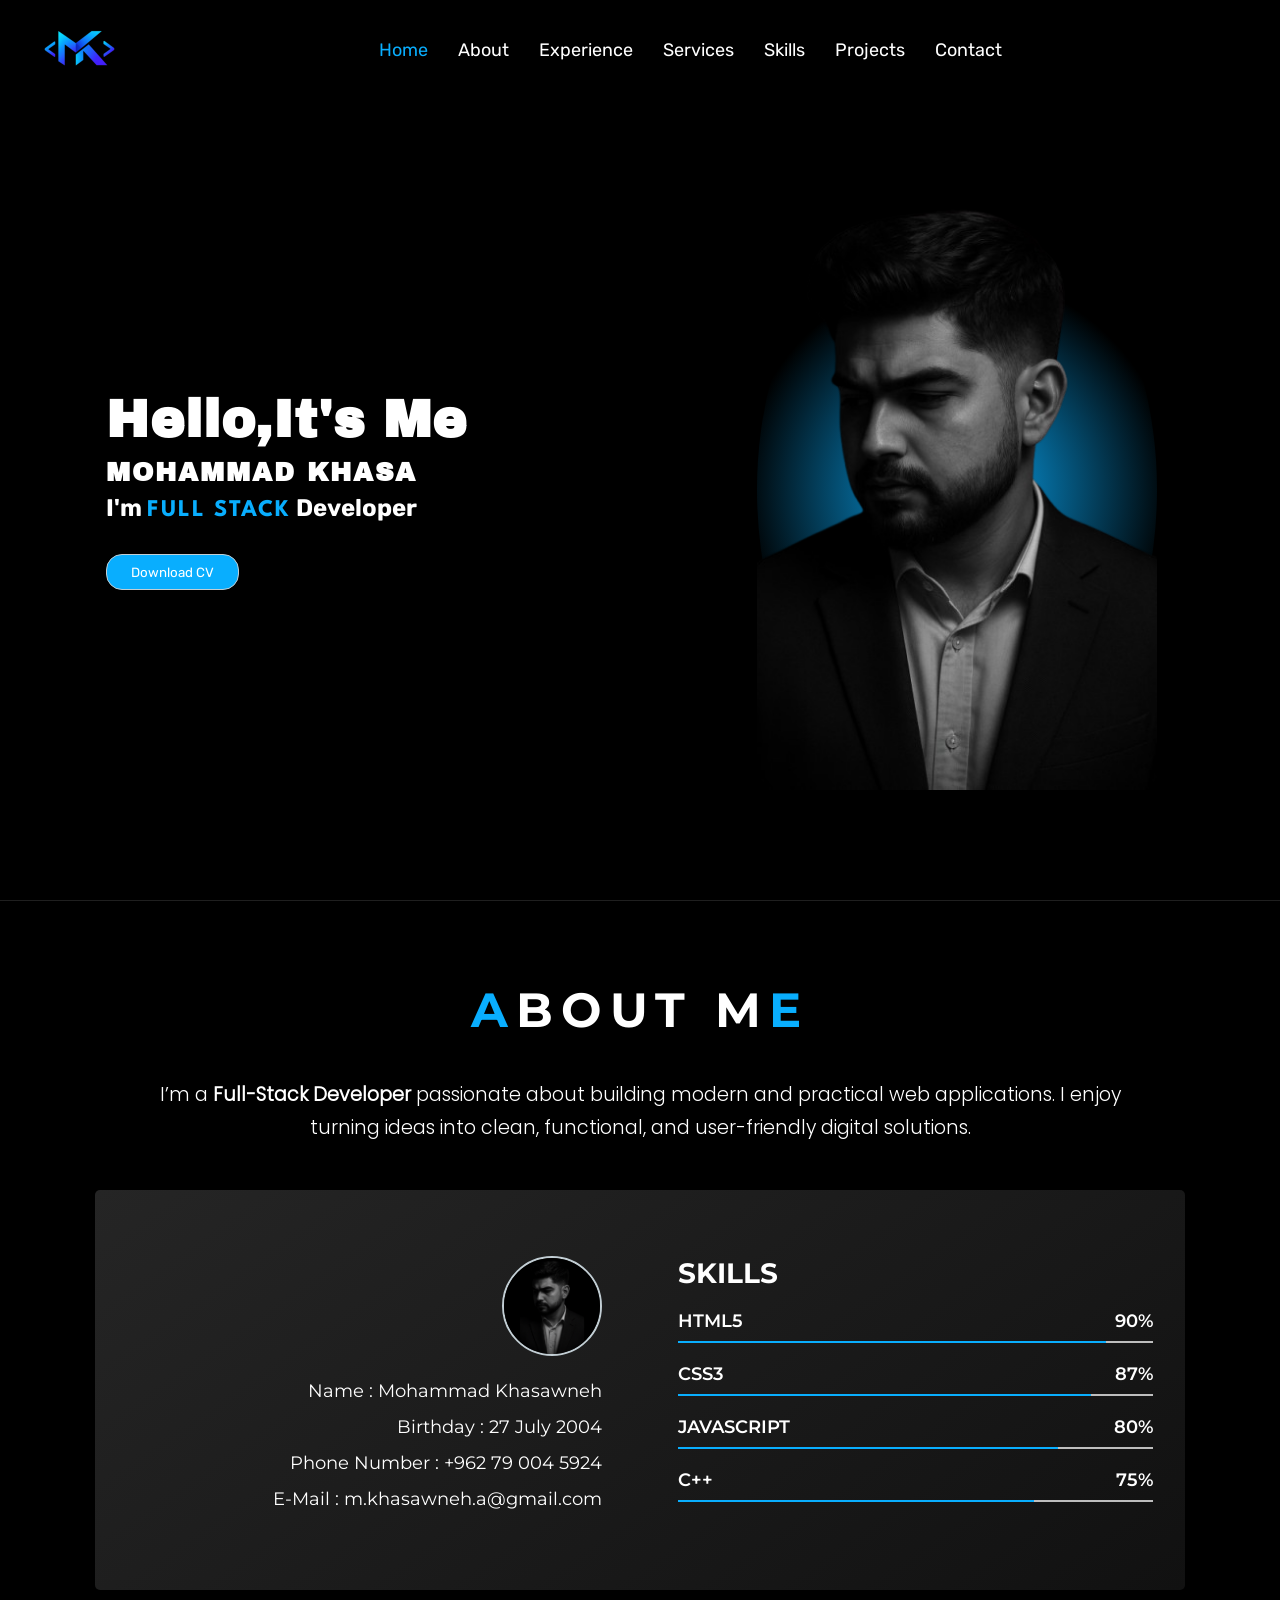
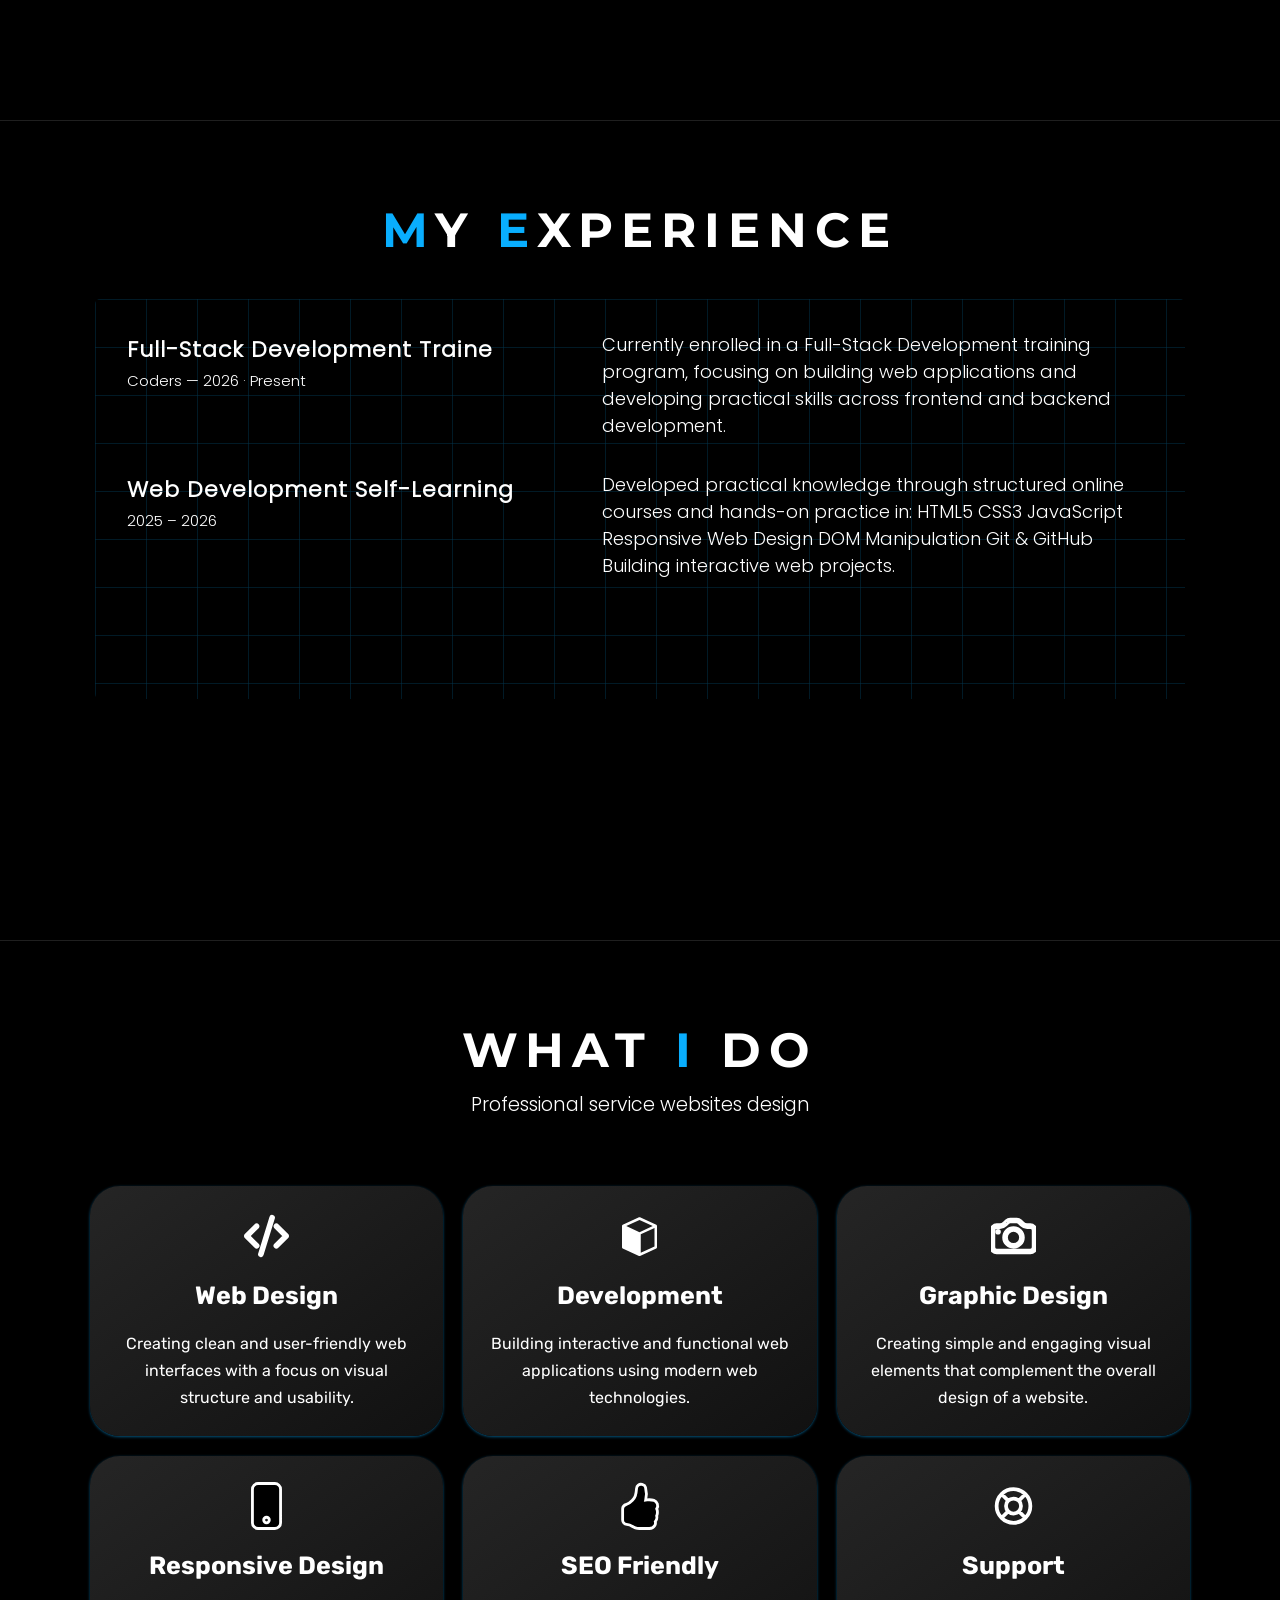
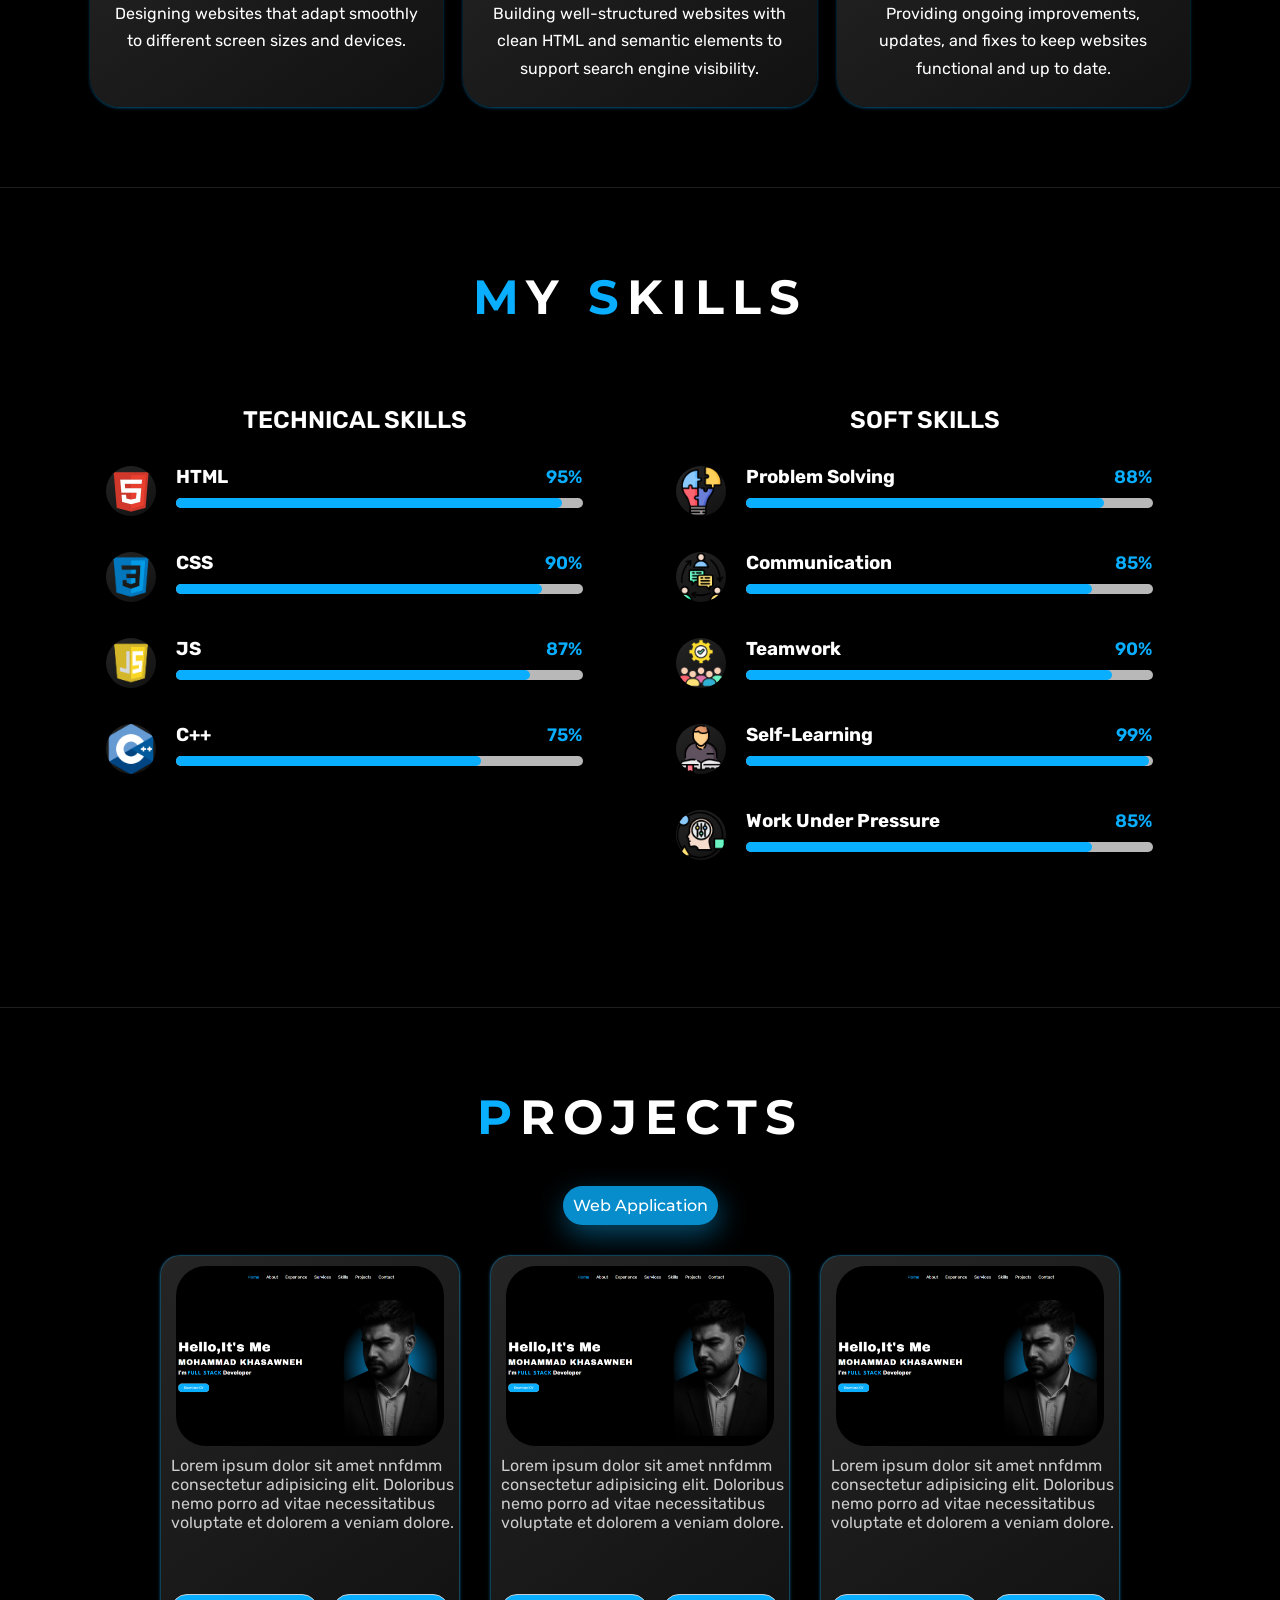
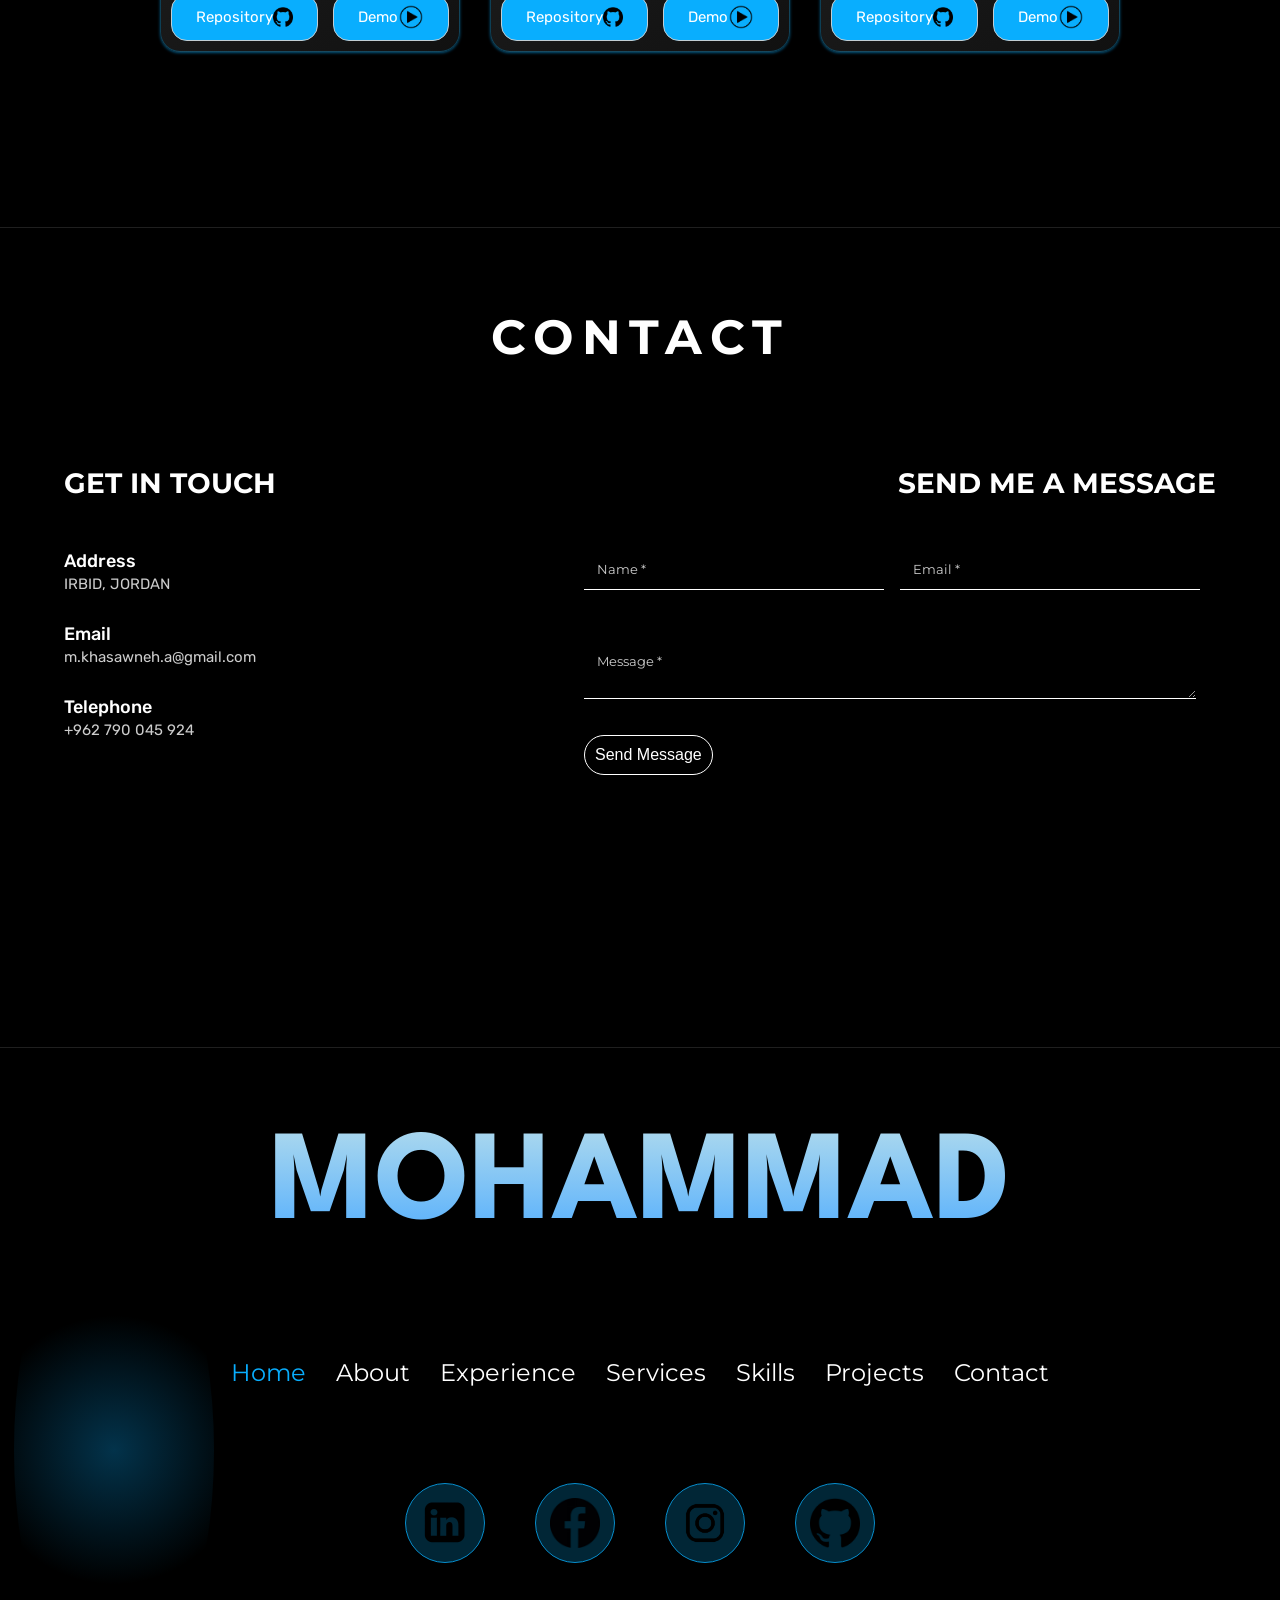
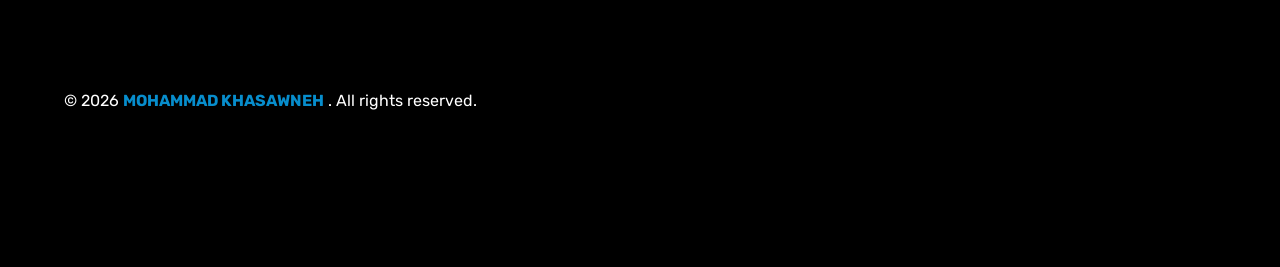
==== commit 81b32eec: "Modify style path" ====
--- a/index.html
+++ b/index.html
@@ -4,7 +4,7 @@
   <head>
     <meta charset="UTF-8" />
     <meta name="viewport" content="width=device-width, initial-scale=1.0" />
-    <link rel="stylesheet" href="/Style.css" />
+    <link rel="stylesheet" href="Style.css" />
     <link rel="shortcut icon" href="/images/logo.png" type="image/x-icon" />
     <link
       rel="preload"
@@ -522,6 +522,6 @@
         </div>
       </div>
     </footer>
-    <script src="/JS.js"></script>
+    <script src="script.js"></script>
   </body>
 </html>
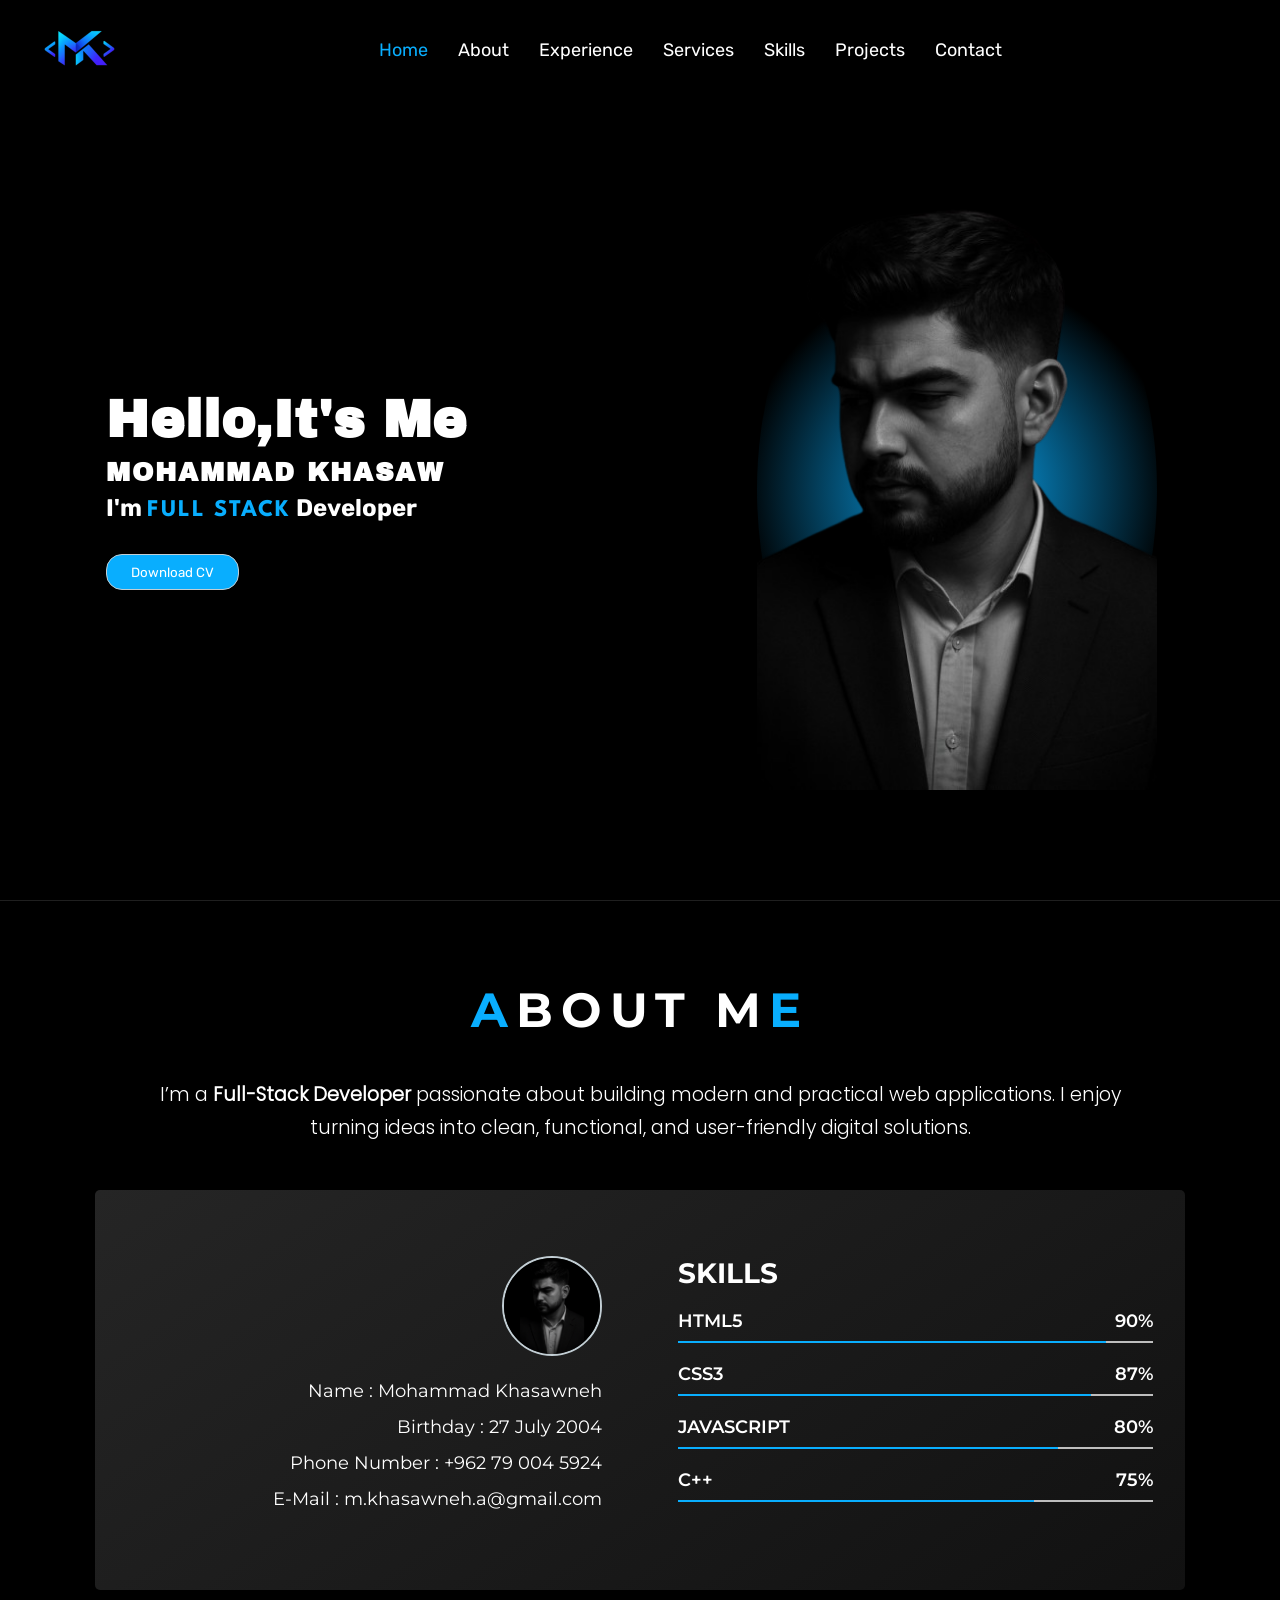
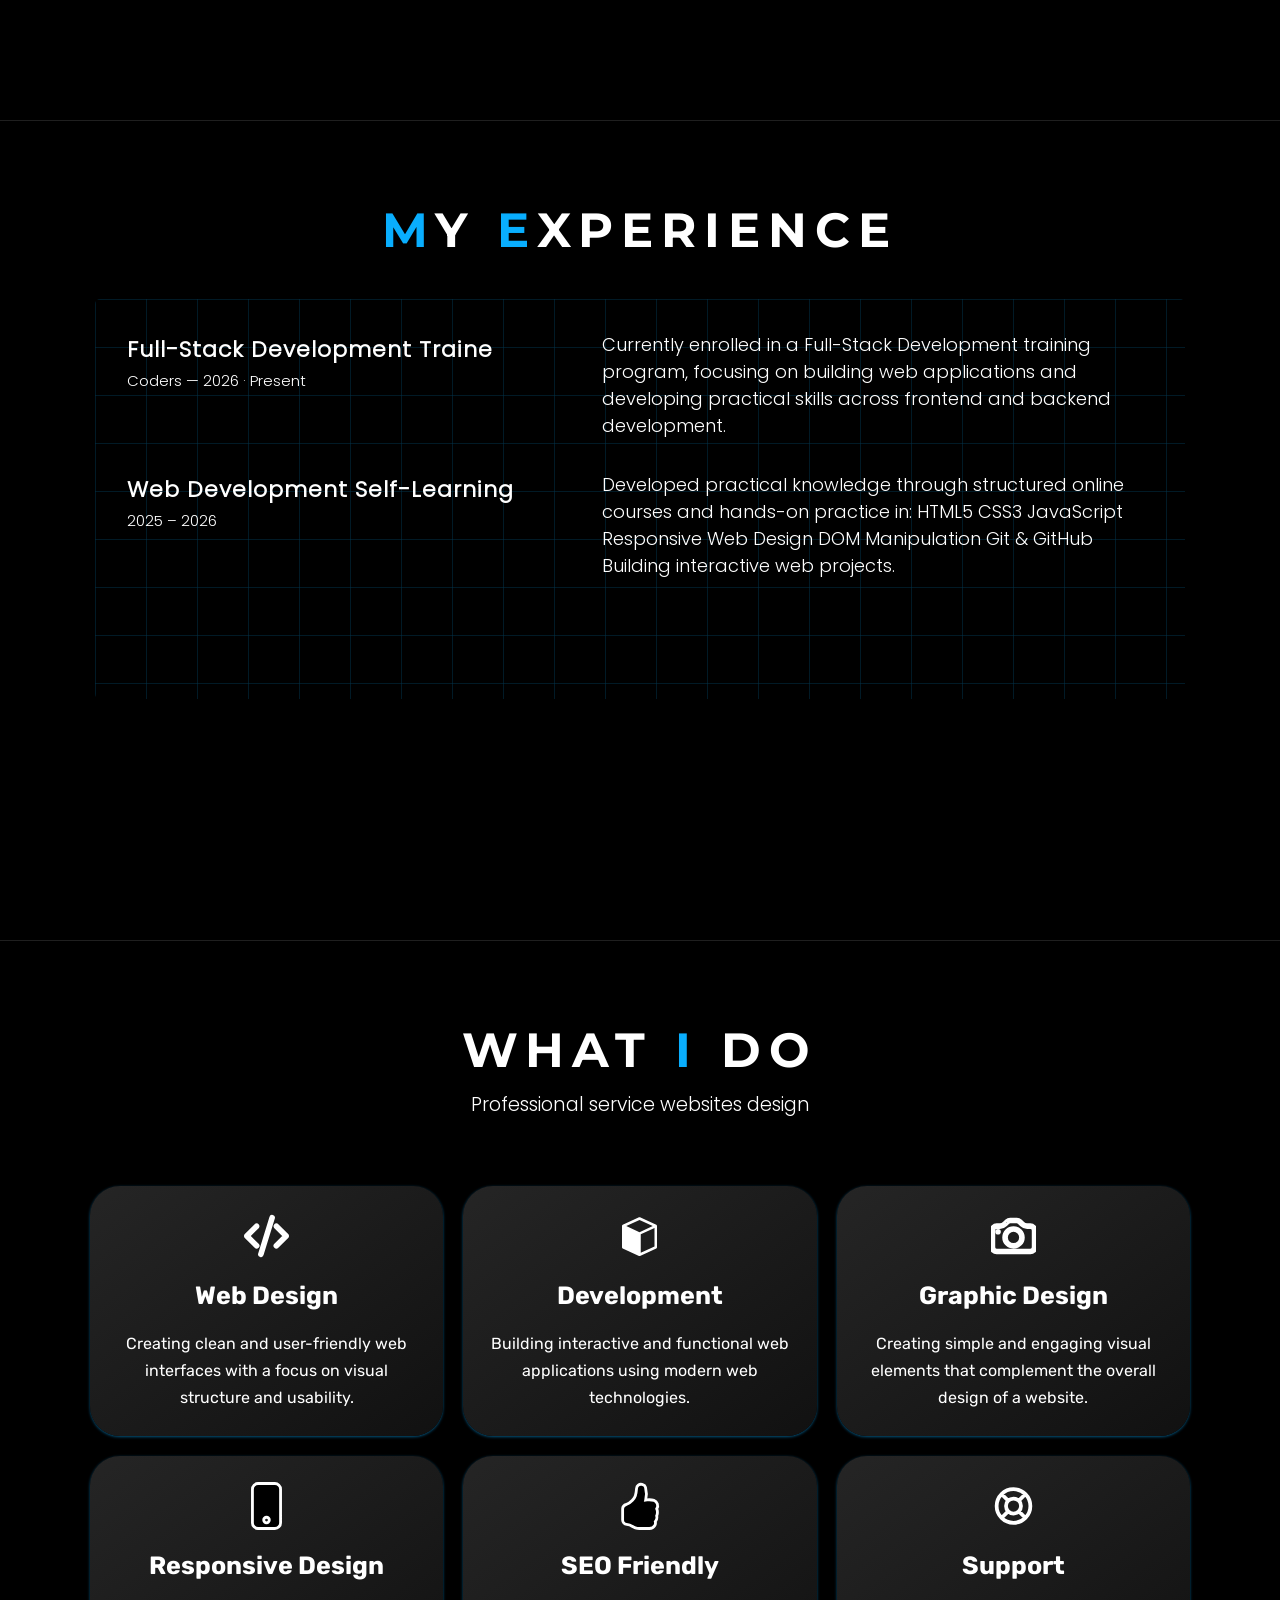
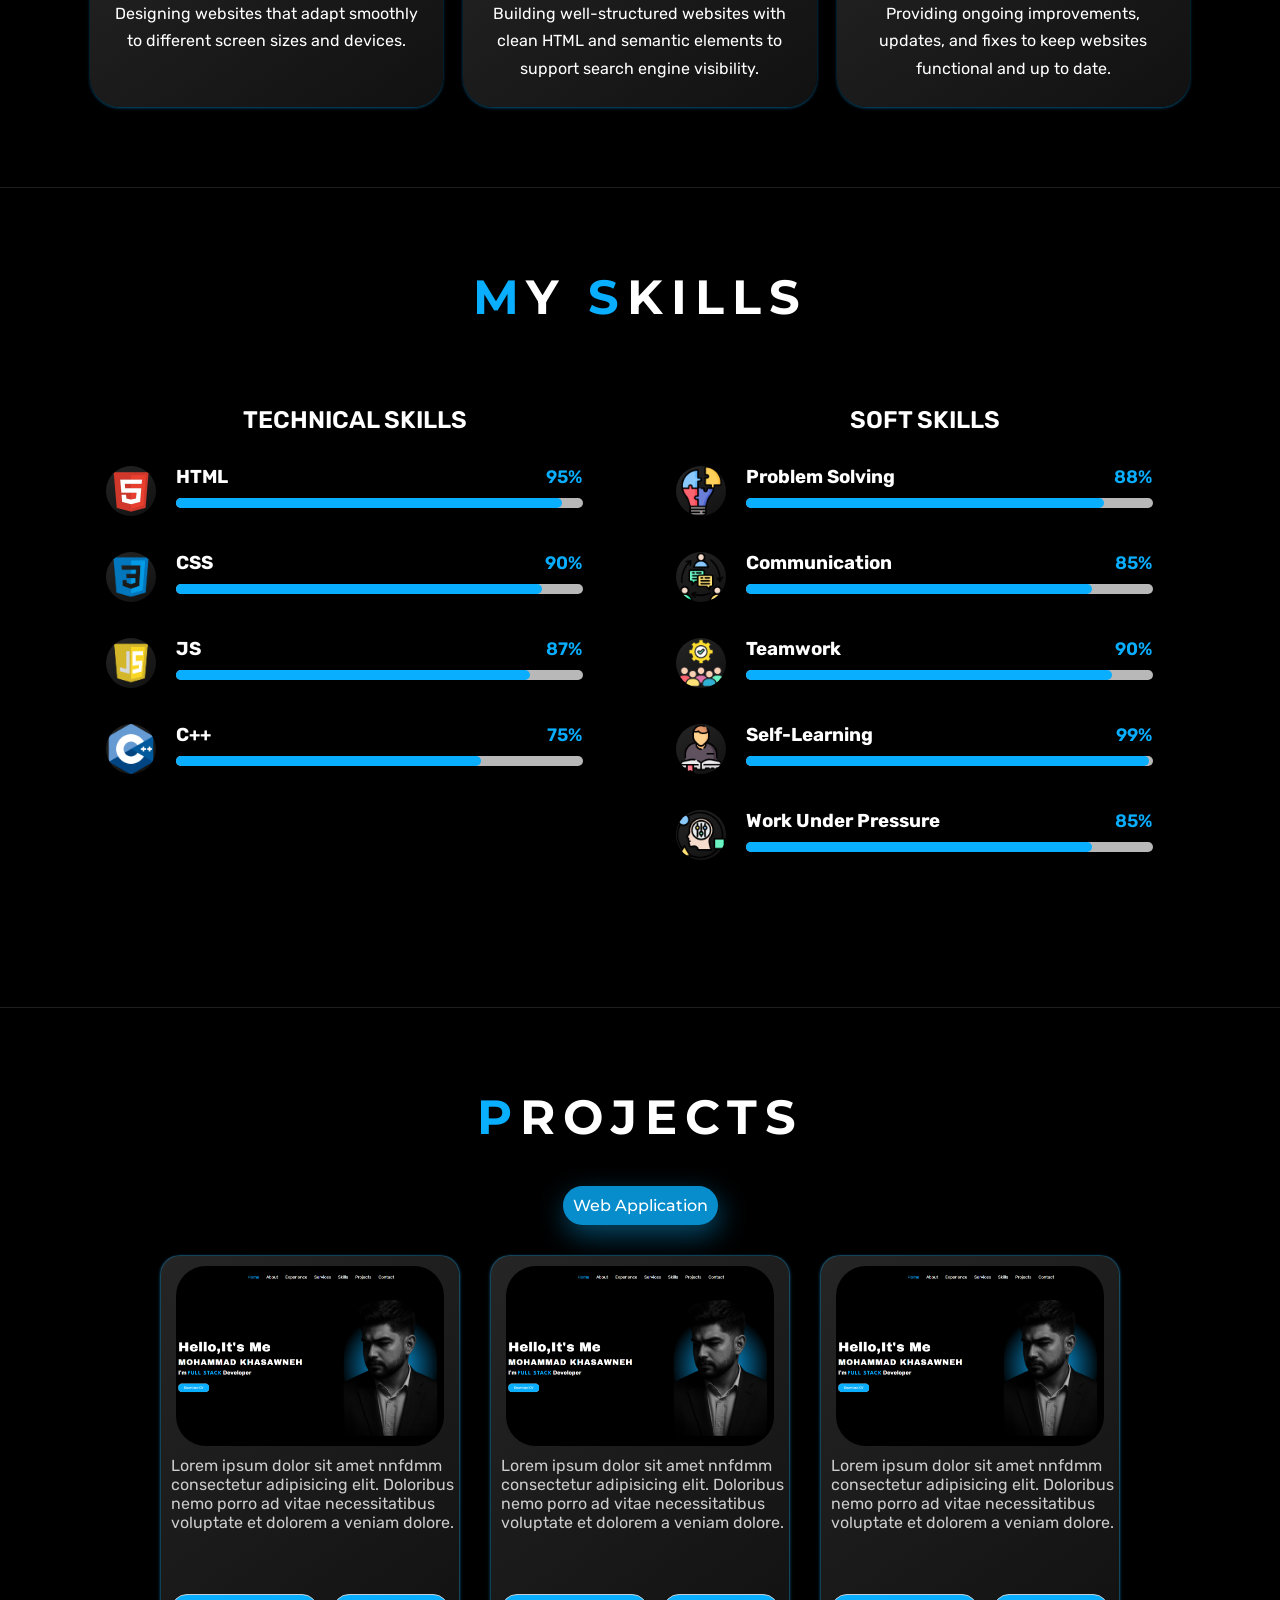
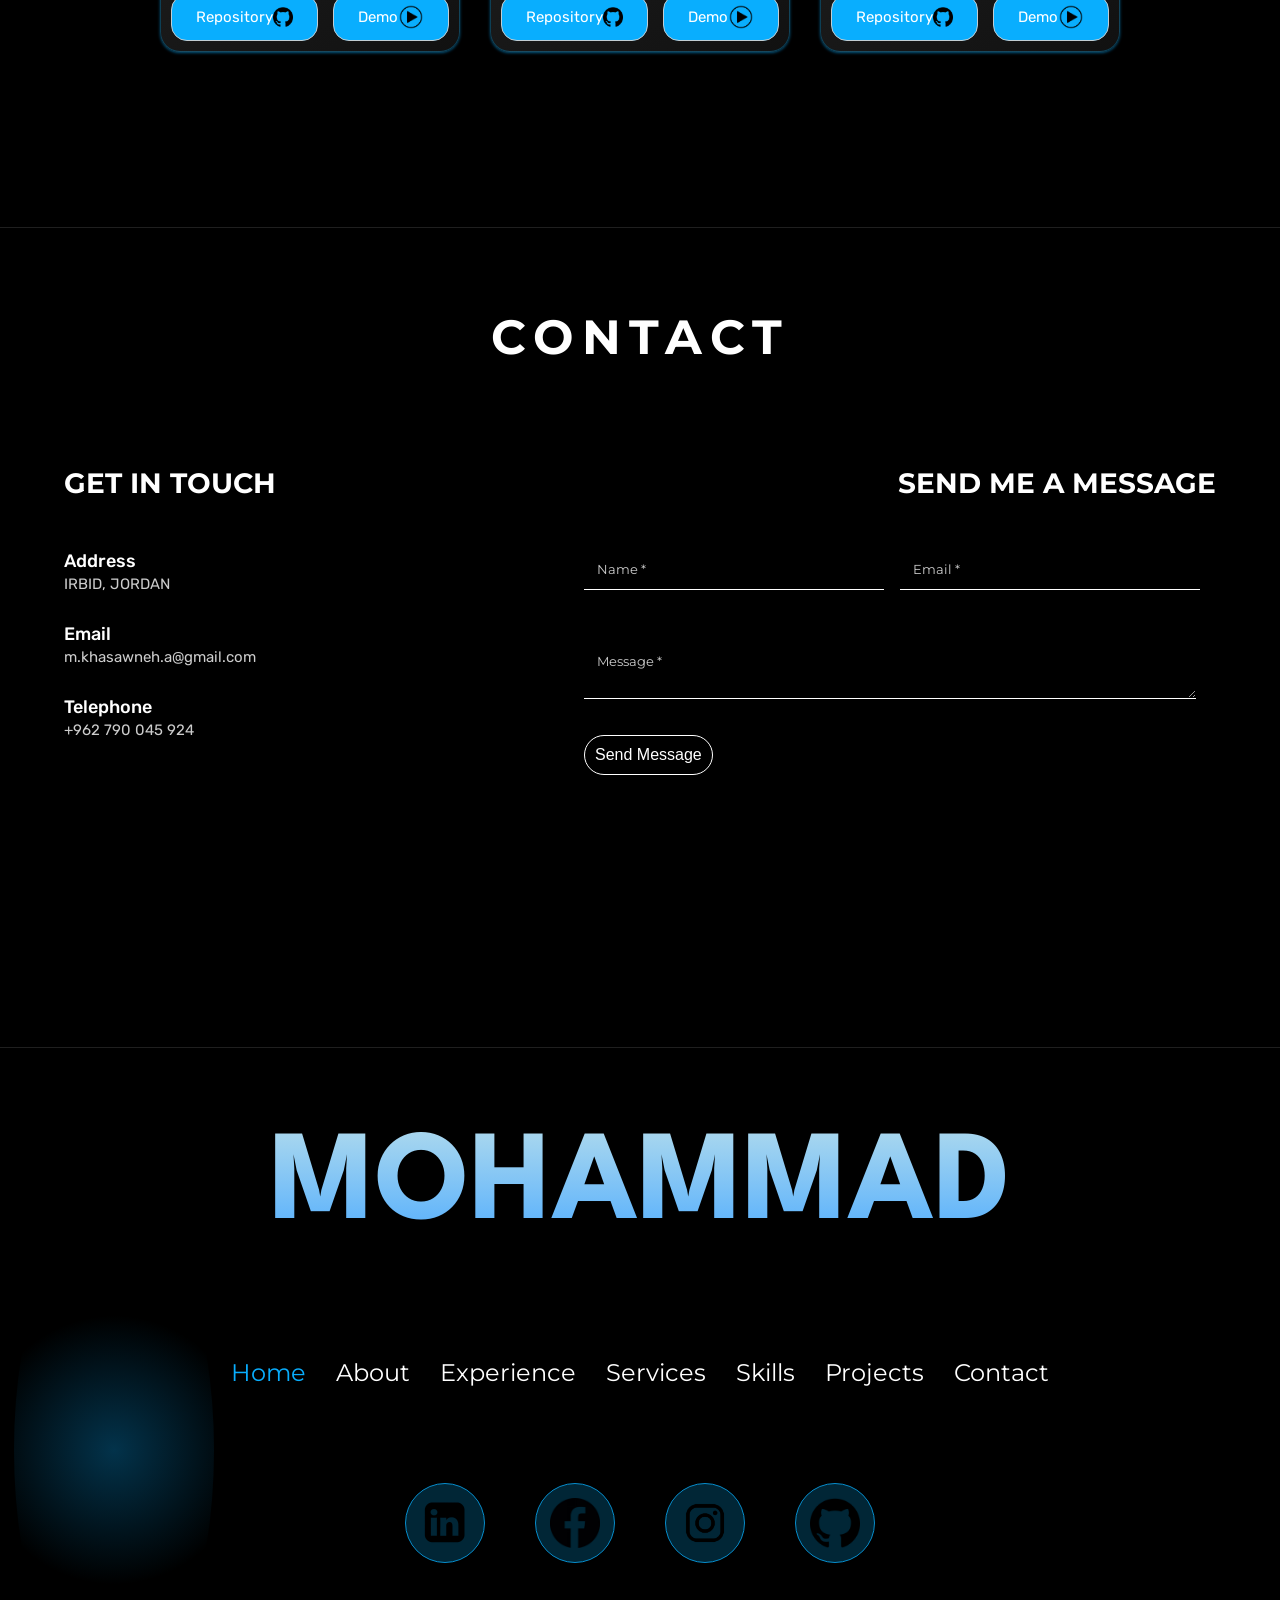
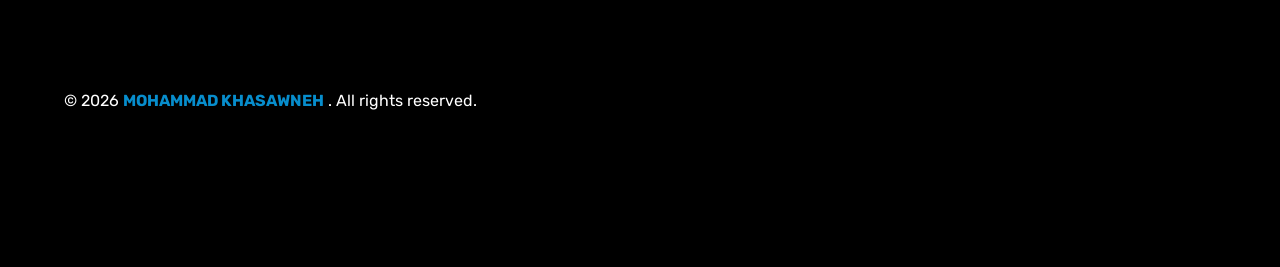
==== commit 9550c22b: "fix path" ====
--- a/index.html
+++ b/index.html
@@ -5,10 +5,10 @@
     <meta charset="UTF-8" />
     <meta name="viewport" content="width=device-width, initial-scale=1.0" />
     <link rel="stylesheet" href="Style.css" />
-    <link rel="shortcut icon" href="/images/logo.png" type="image/x-icon" />
+    <link rel="shortcut icon" href="images/logo.png" type="image/x-icon" />
     <link
       rel="preload"
-      href="/images/IMG_2508-removebg-preview.png"
+      href="images/IMG_2508-removebg-preview.png"
       as="image"
     />
     <!-- Bootstrap CSS -->
@@ -39,7 +39,7 @@
       <!-- ==================== NAVBAR ==================== -->
       <header>
         <a href="#home">
-          <img src="/images/logo.png" alt="Logo" />
+          <img src="images/logo.png" alt="Logo" />
         </a>
 
         <nav class="hlink">
@@ -63,7 +63,7 @@
             <h2 id="typing"></h2>
             <p>I'm <span>Full Stack</span> Developer</p>
 
-            <a href="/CV/CV.pdf" download="Resume.pdf">
+            <a href="CV/CV.pdf" download="Resume.pdf">
               <button id="CV">Download CV</button>
             </a>
           </div>
@@ -72,7 +72,7 @@
         <!-- ==================== HERO IMAGE ==================== -->
         <div class="hero-img">
           <div class="bg">
-            <img src="/images/IMG_2508-removebg-preview.png" alt="" />
+            <img src="images/IMG_2508-removebg-preview.png" alt="" />
           </div>
         </div>
       </div>
@@ -94,7 +94,7 @@
       <div class="skills">
         <div class="skills-grid">
           <div class="info-right">
-            <img src="/images/IMG_2701.JPEG" alt="" />
+            <img src="images/IMG_2701.JPEG" alt="" />
             <p><span>Name : Mohammad Khasawneh</span></p>
             <p><span>Birthday : 27 July 2004</span></p>
             <p><span>Phone Number : +962 79 004 5924</span></p>
@@ -187,7 +187,7 @@
       <div class="services-grid">
         <div class="card">
           <i class="services-item">
-            <img src="/images/code-slash.svg" alt="" />
+            <img src="images/code-slash.svg" alt="" />
           </i>
           <h3>Web Design</h3>
           <p>
@@ -197,7 +197,7 @@
         </div>
         <div class="card">
           <i class="services-item">
-            <img src="/images/block.svg" alt="" />
+            <img src="images/block.svg" alt="" />
           </i>
           <h3>Development</h3>
           <p>
@@ -207,7 +207,7 @@
         </div>
         <div class="card">
           <i class="services-item">
-            <img src="/images/camera.svg" alt="" />
+            <img src="images/camera.svg" alt="" />
           </i>
           <h3>Graphic Design</h3>
           <p>
@@ -217,7 +217,7 @@
         </div>
         <div class="card">
           <i class="services-item">
-            <img src="/images/phone-fill.svg" alt="" />
+            <img src="images/phone-fill.svg" alt="" />
           </i>
           <h3>Responsive Design</h3>
           <p>
@@ -227,7 +227,7 @@
         </div>
         <div class="card">
           <i class="services-item">
-            <img src="/images/hand-thumbs-up-fill (1).svg" alt="" />
+            <img src="images/hand-thumbs-up-fill (1).svg" alt="" />
           </i>
           <h3>SEO Friendly</h3>
           <p>
@@ -237,7 +237,7 @@
         </div>
         <div class="card">
           <i class="services-item">
-            <img src="/images/support.svg" alt="" />
+            <img src="images/support.svg" alt="" />
           </i>
           <h3>Support</h3>
           <p>
@@ -259,7 +259,7 @@
           <h2 class="section-skills">Technical Skills</h2>
           <div class="box-skills box">
             <div class="logo-skills">
-              <img src="/images/html.png" alt="" />
+              <img src="images/html.png" alt="" />
             </div>
             <div class="detalis-logo">
               <h3>HTML <span>95%</span></h3>
@@ -272,7 +272,7 @@
           </div>
           <div class="box-skills box">
             <div class="logo-skills">
-              <img src="/images/CSS.png" alt="" />
+              <img src="images/CSS.png" alt="" />
             </div>
             <div class="detalis-logo">
               <h3>CSS <span>90%</span></h3>
@@ -285,7 +285,7 @@
           </div>
           <div class="box-skills box">
             <div class="logo-skills">
-              <img src="/images/JS.png" alt="" />
+              <img src="images/JS.png" alt="" />
             </div>
             <div class="detalis-logo">
               <h3>JS <span>87%</span></h3>
@@ -298,7 +298,7 @@
           </div>
           <div class="box-skills box">
             <div class="logo-skills">
-              <img src="/images/C++.png" alt="" />
+              <img src="images/C++.png" alt="" />
             </div>
             <div class="detalis-logo">
               <h3>C++ <span>75%</span></h3>
@@ -317,7 +317,7 @@
           <h2 class="section-skills">Soft Skills</h2>
           <div class="box-skills box">
             <div class="logo-skills">
-              <img src="/images/ProblemSolving.png" alt="" />
+              <img src="images/ProblemSolving.png" alt="" />
             </div>
             <div class="detalis-logo">
               <h3>Problem Solving <span>88%</span></h3>
@@ -330,7 +330,7 @@
           </div>
           <div class="box-skills box">
             <div class="logo-skills">
-              <img src="/images/Communication.png" alt="" />
+              <img src="images/Communication.png" alt="" />
             </div>
             <div class="detalis-logo">
               <h3>Communication <span>85%</span></h3>
@@ -343,7 +343,7 @@
           </div>
           <div class="box-skills box">
             <div class="logo-skills">
-              <img src="/images/teamwork.png" alt="" />
+              <img src="images/teamwork.png" alt="" />
             </div>
             <div class="detalis-logo">
               <h3>Teamwork <span>90%</span></h3>
@@ -356,7 +356,7 @@
           </div>
           <div class="box-skills box">
             <div class="logo-skills">
-              <img src="/images/selflearning.png" alt="" />
+              <img src="images/selflearning.png" alt="" />
             </div>
             <div class="detalis-logo">
               <h3>Self-Learning <span>99%</span></h3>
@@ -369,7 +369,7 @@
           </div>
           <div class="box-skills box">
             <div class="logo-skills">
-              <img src="/images/Adaptability.png" alt="" />
+              <img src="images/Adaptability.png" alt="" />
             </div>
             <div class="detalis-logo">
               <h3>Work Under Pressure<span>85%</span></h3>
@@ -391,7 +391,7 @@
       <div class="project-grid">
         <div class="project-card">
           <div class="project-imge">
-            <img src="/images/project-imge.png" alt="" />
+            <img src="images/project-imge.png" alt="" />
           </div>
           <p>
             Lorem ipsum dolor sit amet nnfdmm consectetur adipisicing elit.
@@ -407,7 +407,7 @@
         </div>
         <div class="project-card">
           <div class="project-imge">
-            <img src="/images/project-imge.png" alt="" />
+            <img src="images/project-imge.png" alt="" />
           </div>
           <p>
             Lorem ipsum dolor sit amet nnfdmm consectetur adipisicing elit.
@@ -421,7 +421,7 @@
         </div>
         <div class="project-card">
           <div class="project-imge">
-            <img src="/images/project-imge.png" alt="" />
+            <img src="images/project-imge.png" alt="" />
           </div>
           <p>
             Lorem ipsum dolor sit amet nnfdmm consectetur adipisicing elit.
@@ -456,7 +456,7 @@
         <!--================= FORM CONTACT===================== -->
         <div class="form-contact">
           <h2>Send Me A Message</h2>
-          <form action="/submitionEmail.html" target="_blank">
+          <form action="./submitionEmail.html" target="_blank">
             <input required placeholder="Name *" type="text" />
             <input required placeholder="Email *" type="email" />
             <textarea required placeholder="Message *"></textarea>
@@ -490,22 +490,22 @@
                 href="https://www.linkedin.com/in/mohammad-khasawneh/"
                 target="_blank"
               >
-                <img src="/images/linkedin-icon.png" alt=""
+                <img src="images/linkedin-icon.png" alt=""
               /></a>
             </div>
             <div class="icons">
               <a href="https://facebook.com/moh16.m " target="_blank">
-                <img src="/images/facebook-icon-removebg-preview.png" alt=""
+                <img src="images/facebook-icon-removebg-preview.png" alt=""
               /></a>
             </div>
             <div class="icons">
               <a href="https://www.instagram.com/i_k0h/" target="_blank">
-                <img src="/images/instagram-icon.png" alt=""
+                <img src="images/instagram-icon.png" alt=""
               /></a>
             </div>
             <div class="icons">
               <a href="https://github.com/M-Khasawneh" target="_blank">
-                <img src="/images/github.png" alt=""
+                <img src="images/github.png" alt=""
               /></a>
             </div>
           </div>
--- a/Style.css
+++ b/Style.css
@@ -42,32 +42,32 @@
 
 @font-face {
   font-family: "Archivo_Black";
-  src: url("/fonts/Archivo_Black/ArchivoBlack-Regular.ttf");
+  src: url("fonts/Archivo_Black/ArchivoBlack-Regular.ttf");
 }
 
 @font-face {
   font-family: "Rubik";
-  src: url("/fonts/Rubik/Rubik-VariableFont_wght.ttf");
+  src: url("fonts/Rubik/Rubik-VariableFont_wght.ttf");
 }
 
 @font-face {
   font-family: "Oswald";
-  src: url("/fonts/Oswald/Oswald-VariableFont_wght.ttf");
+  src: url("fonts/Oswald/Oswald-VariableFont_wght.ttf");
 }
 
 @font-face {
   font-family: "Montserrat";
-  src: url("/fonts/Montserrat/Montserrat-VariableFont_wght.ttf");
+  src: url("fonts/Montserrat/Montserrat-VariableFont_wght.ttf");
 }
 
 @font-face {
   font-family: "Poppins";
-  src: url("/fonts/Poppins/Poppins-Light.ttf");
+  src: url("fonts/Poppins/Poppins-Light.ttf");
 }
 
 @font-face {
   font-family: "League_Spartan";
-  src: url("/fonts/League_Spartan/LeagueSpartan-VariableFont_wght.ttf");
+  src: url("fonts/League_Spartan/LeagueSpartan-VariableFont_wght.ttf");
 }
 
 /* =========================
@@ -1024,7 +1024,7 @@
   content: "";
   width: 20px;
   height: 20px;
-  background-image: url("/imges/github.png");
+  background-image: url("images/github.png");
   background-size: contain;
   background-repeat: no-repeat;
   background-position: center;
@@ -1035,7 +1035,7 @@
   width: 26px;
   height: 26px;
 
-  background-image: url("/imges/video-icon.png");
+  background-image: url("images/video-icon.png");
   background-size: contain;
   background-repeat: no-repeat;
   background-position: center;
@@ -1180,9 +1180,8 @@
   margin-bottom: 7rem;
 }
 .footer-link a {
-    font-family: "Montserrat";
-    font-size: 24px;
-  
+  font-family: "Montserrat";
+  font-size: 24px;
 }
 .social-media {
   display: flex;
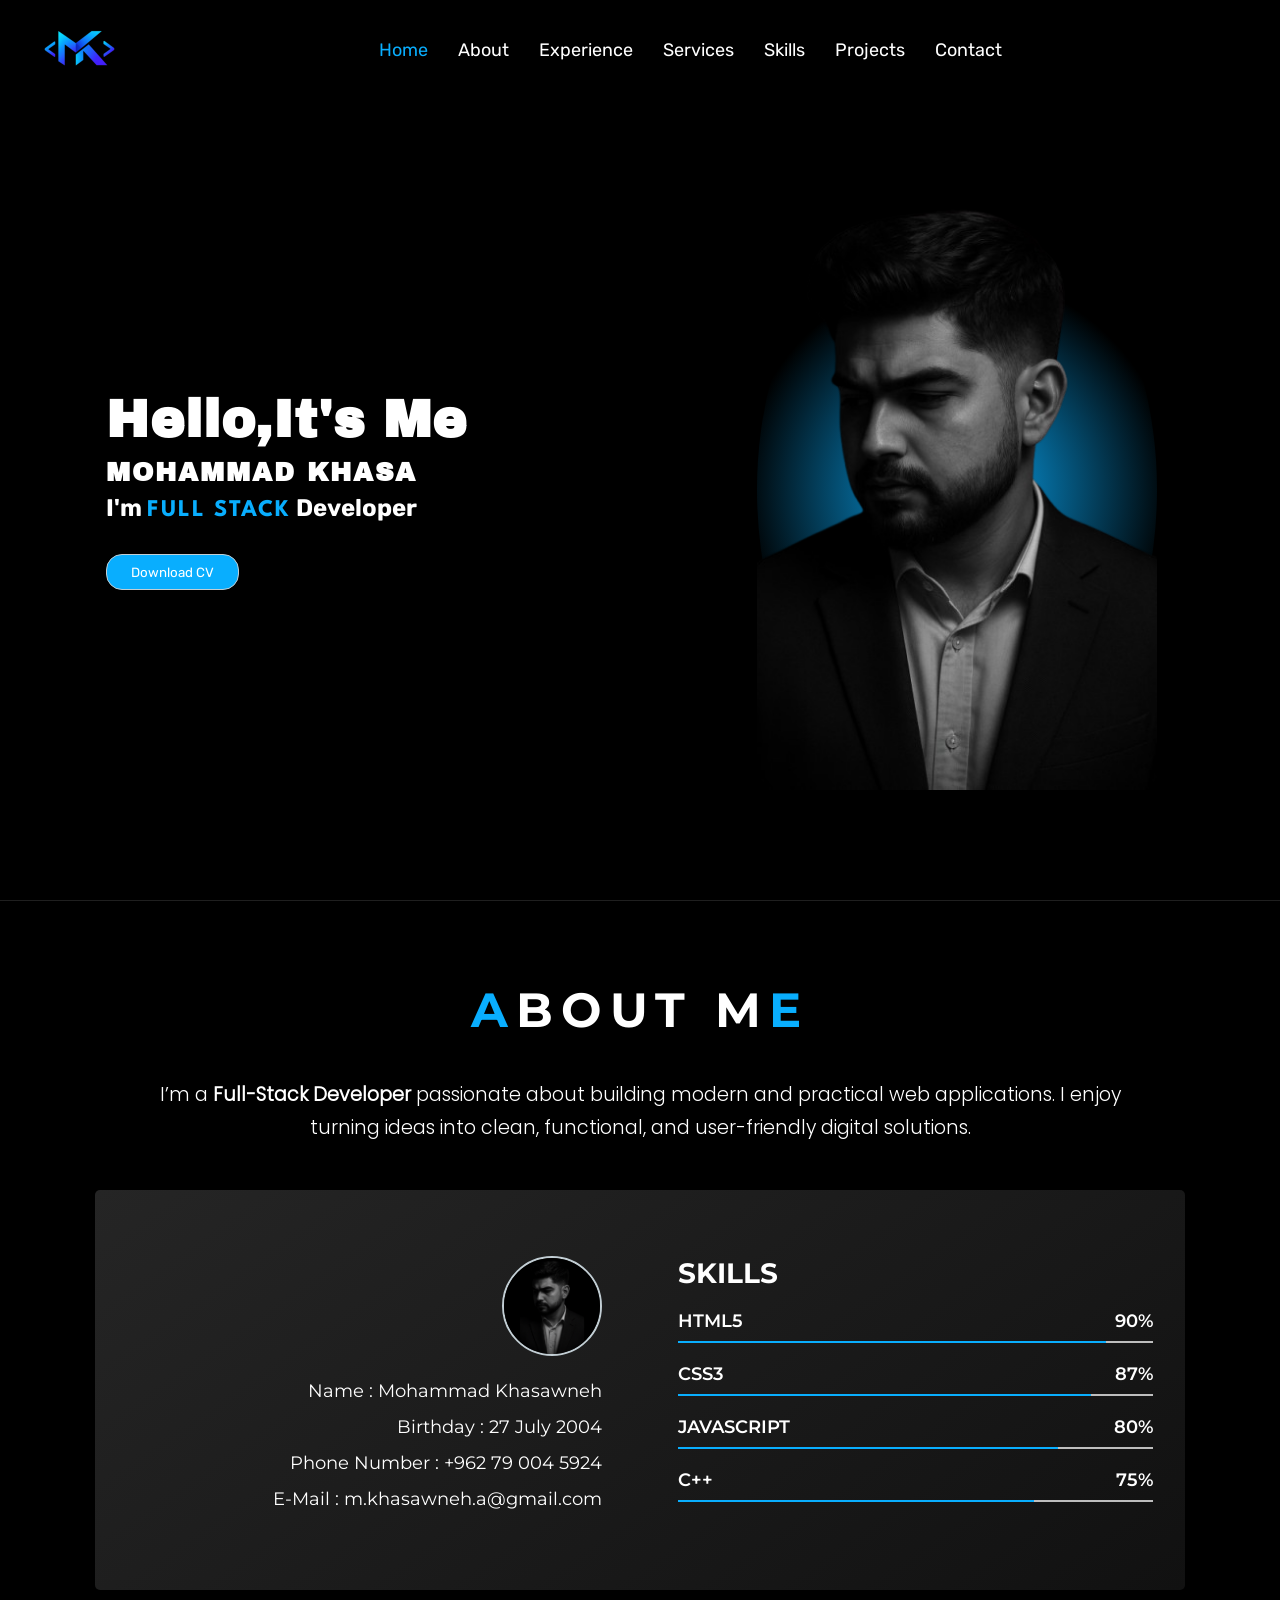
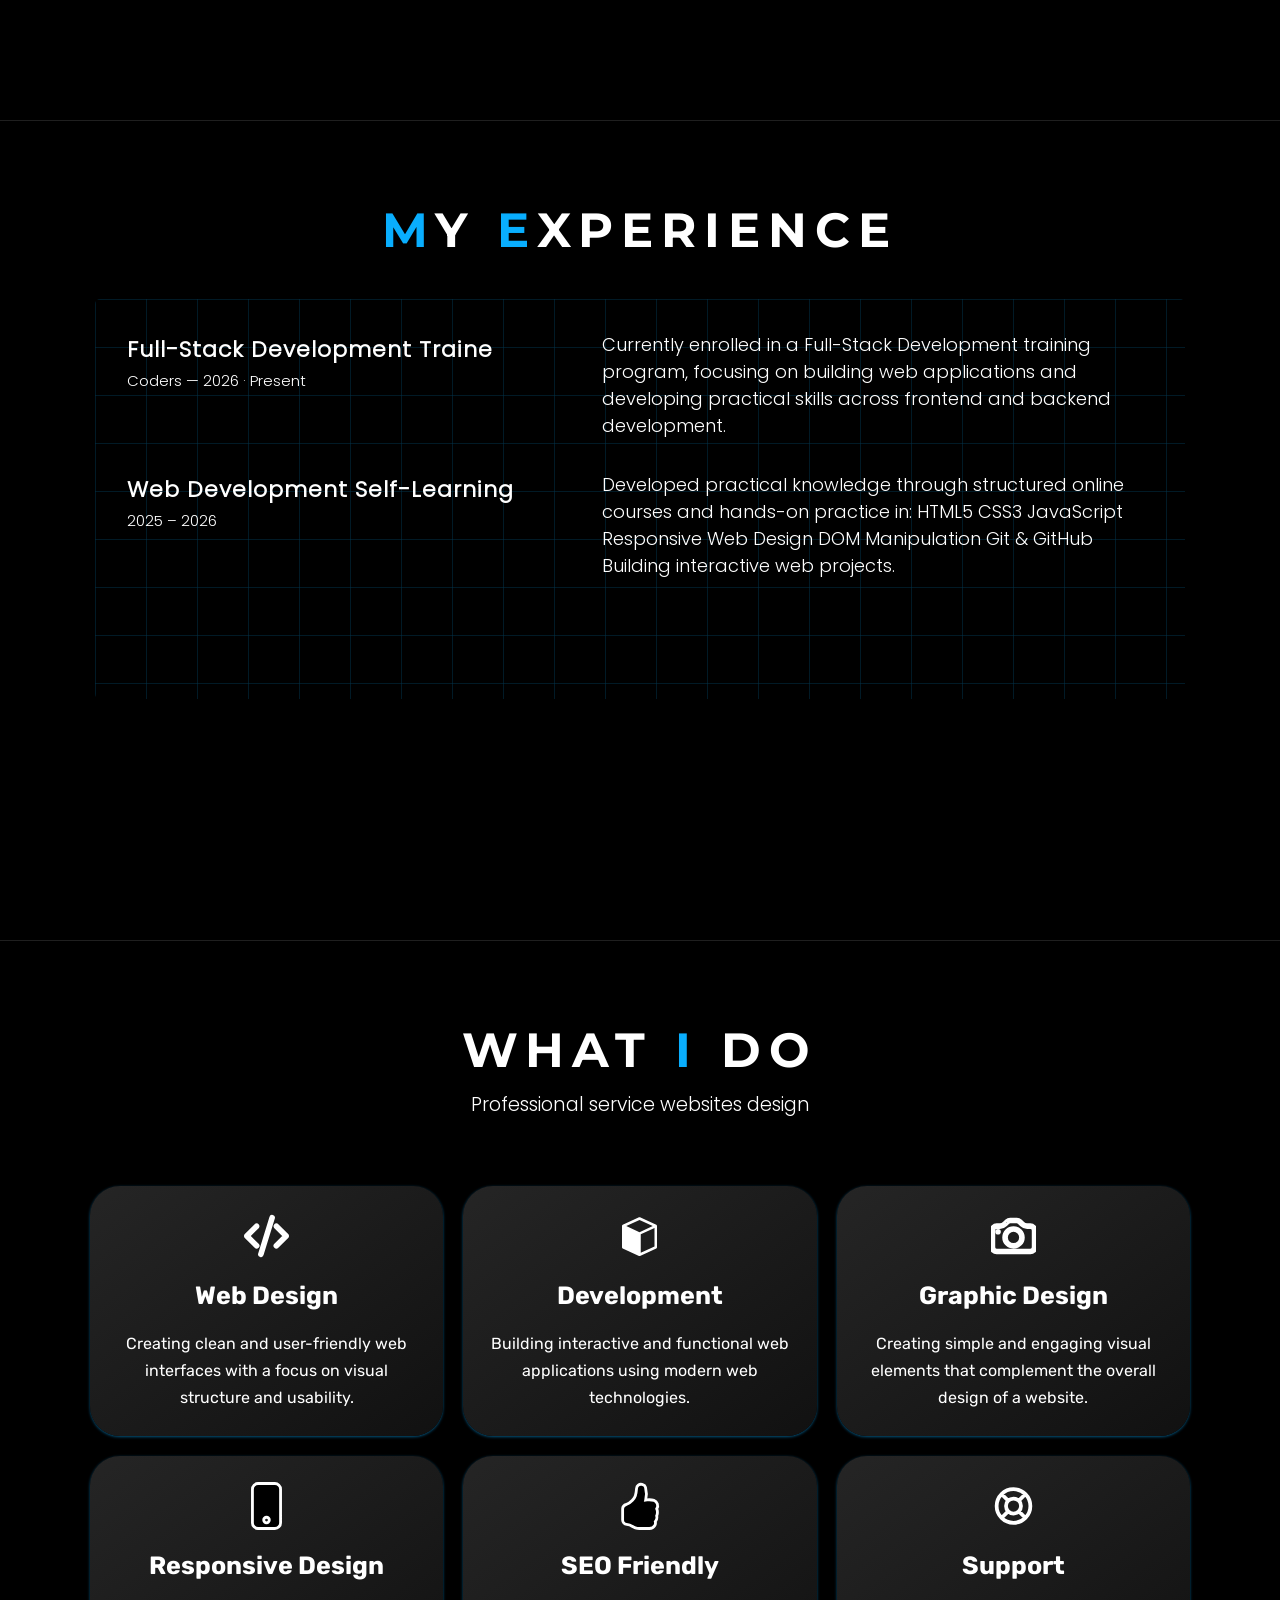
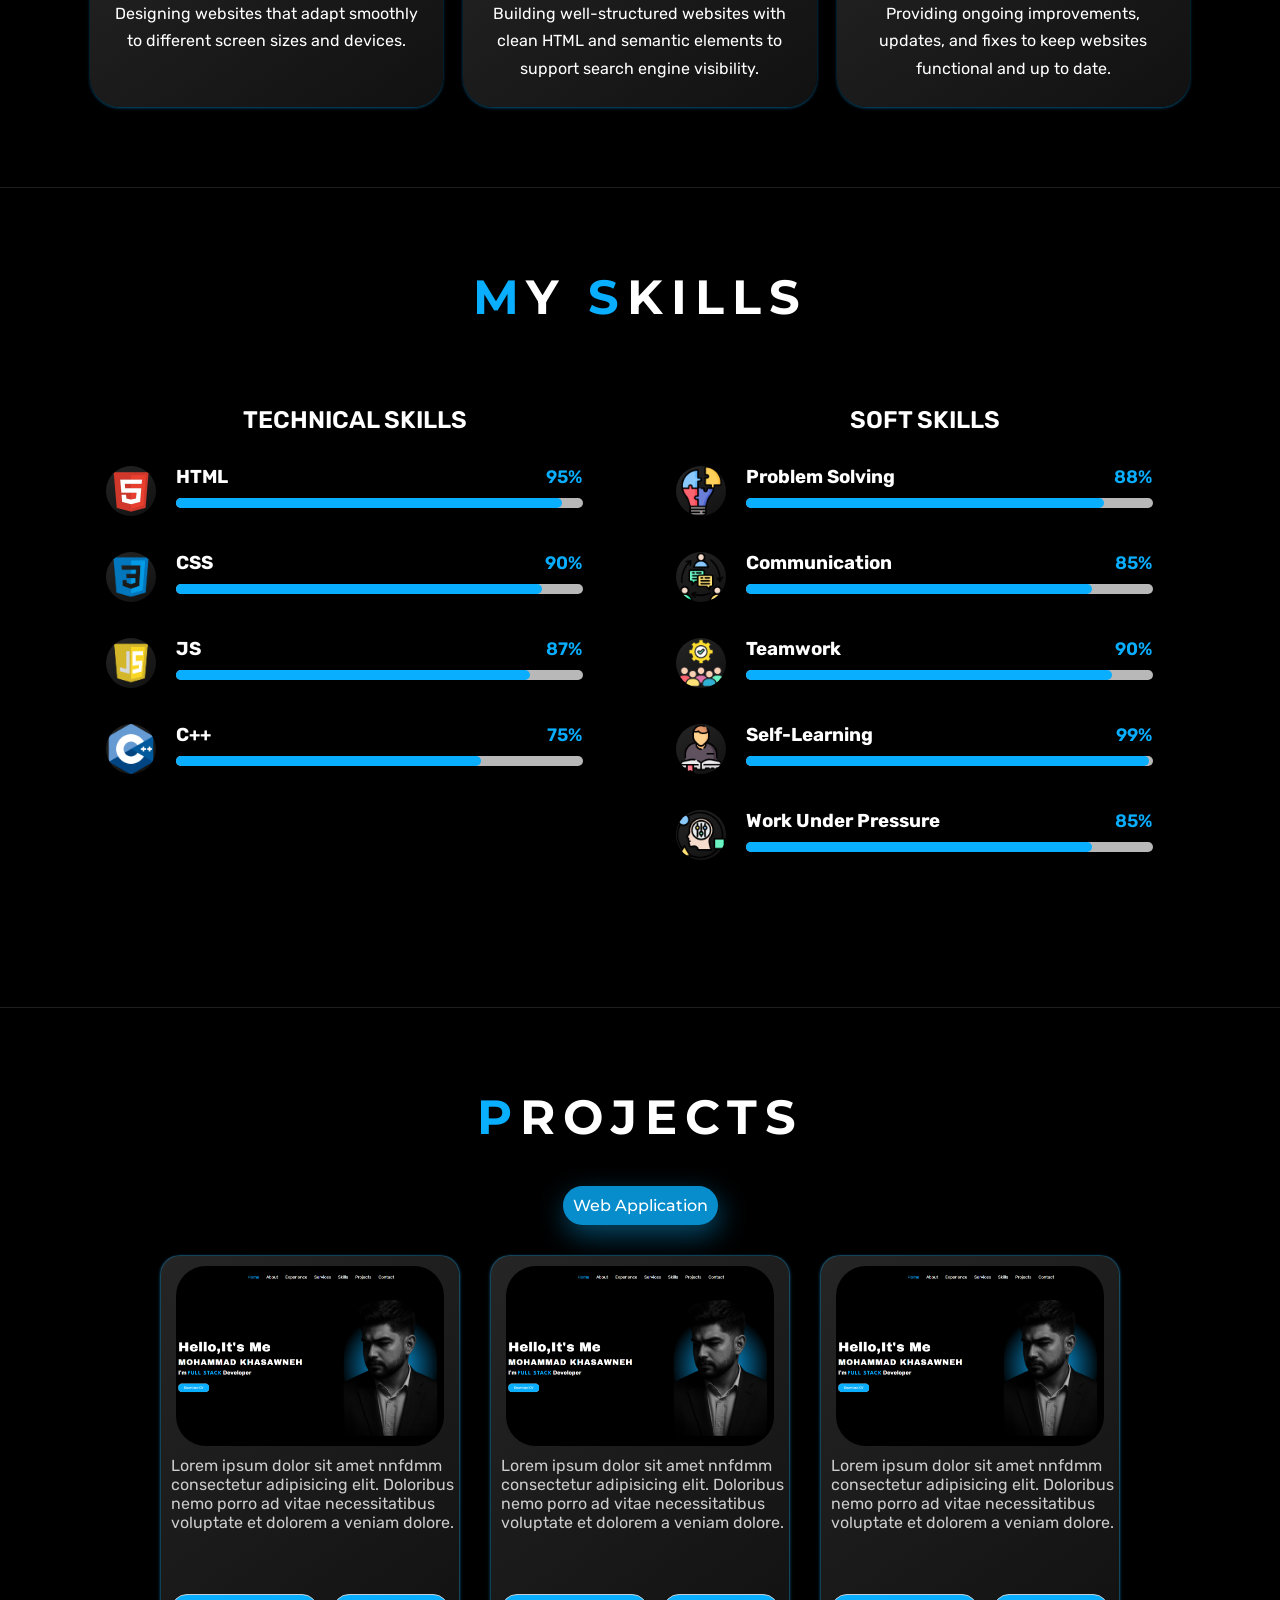
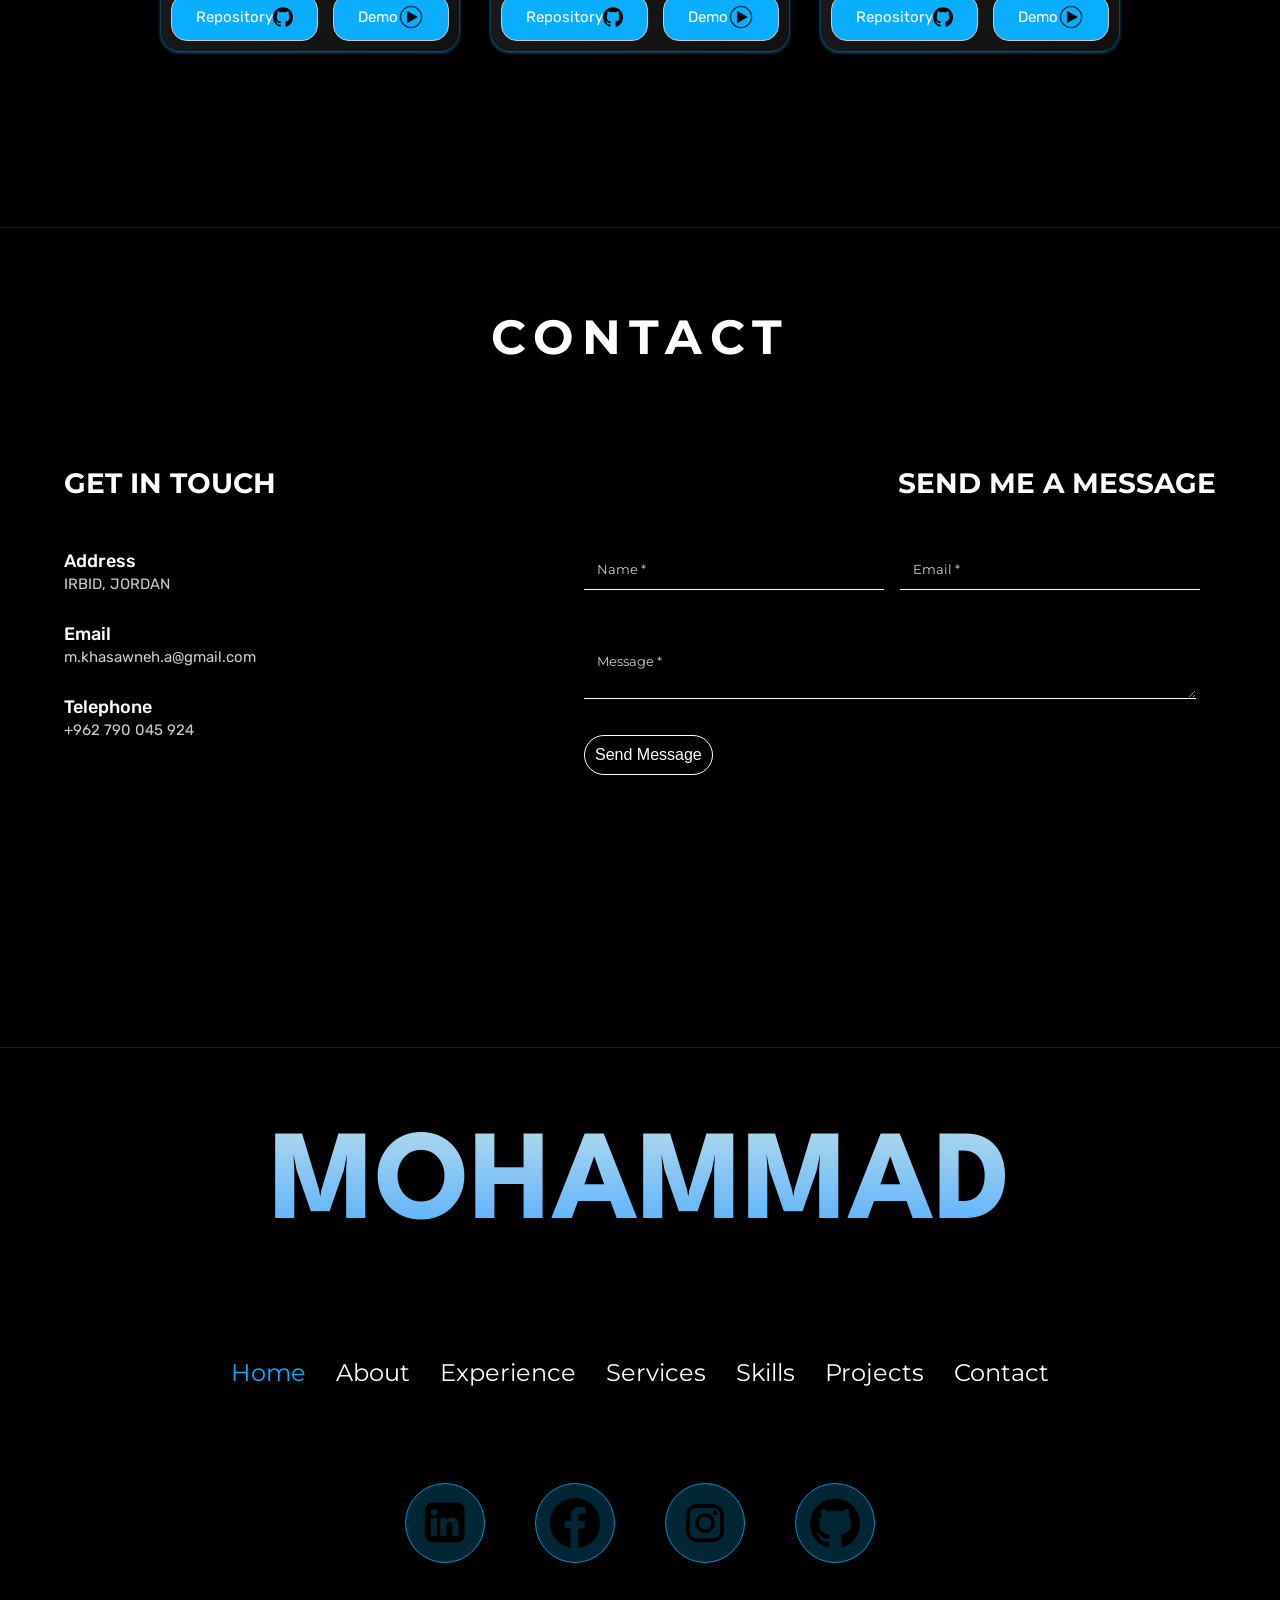
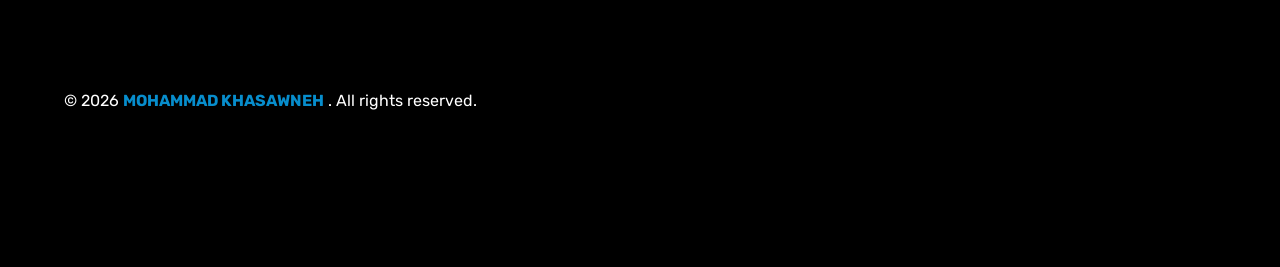
==== commit d17ac39b: "remove bg" ====
--- a/index.html
+++ b/index.html
@@ -516,8 +516,6 @@
                 reserved.</span
               >
             </p>
-
-            <div class="bg bgg"></div>
           </div>
         </div>
       </div>
--- a/Style.css
+++ b/Style.css
@@ -1223,18 +1223,7 @@
     color: #078dcc;
   }
 }
-.bgg {
-  background: radial-gradient(
-    circle at center,
-    #09acfe4b,
-    transparent 50%
-  ) !important;
-  position: absolute;
-  width: 200px;
-  height: 500px;
-  bottom: 10px;
-  left: -50px;
-}
+
 /* *******************************MEDIA QUERY************************************ */
 /* *******************************MEDIA QUERY************************************ */
 /* *******************************MEDIA QUERY************************************ */
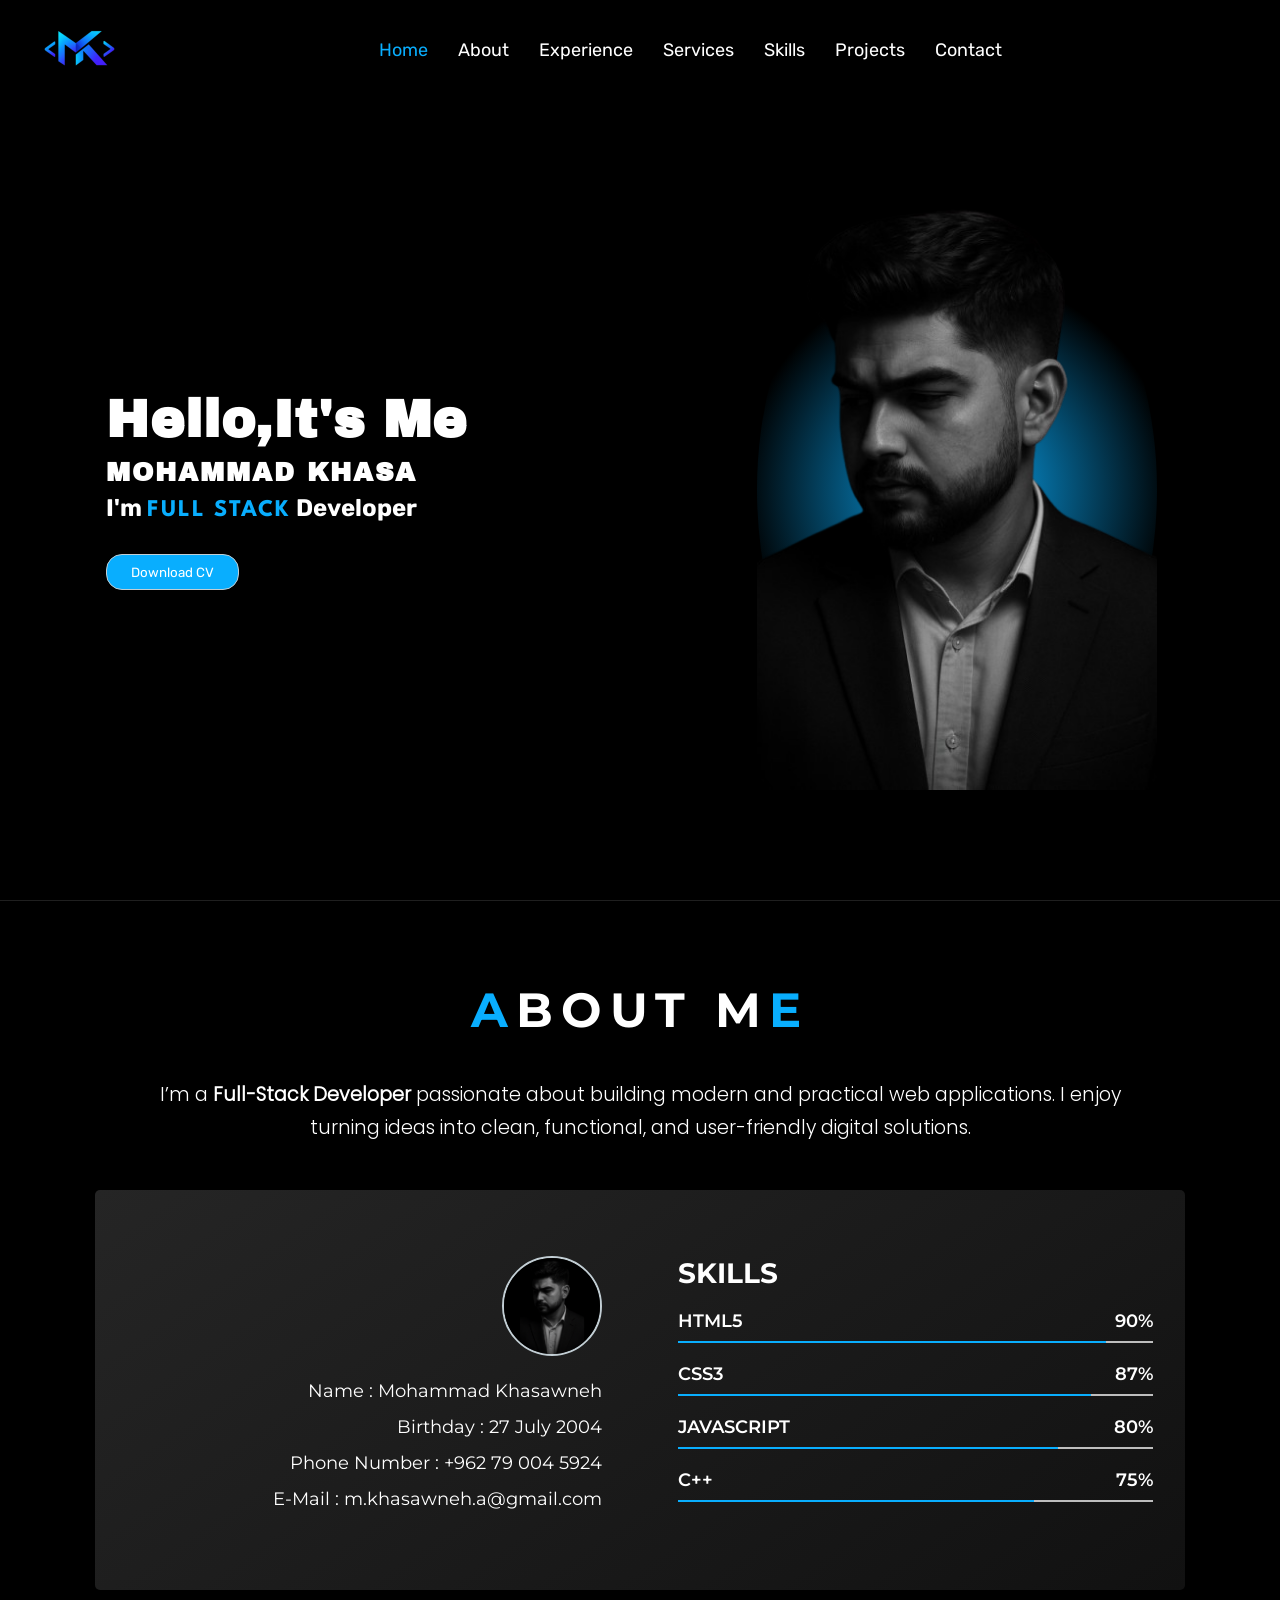
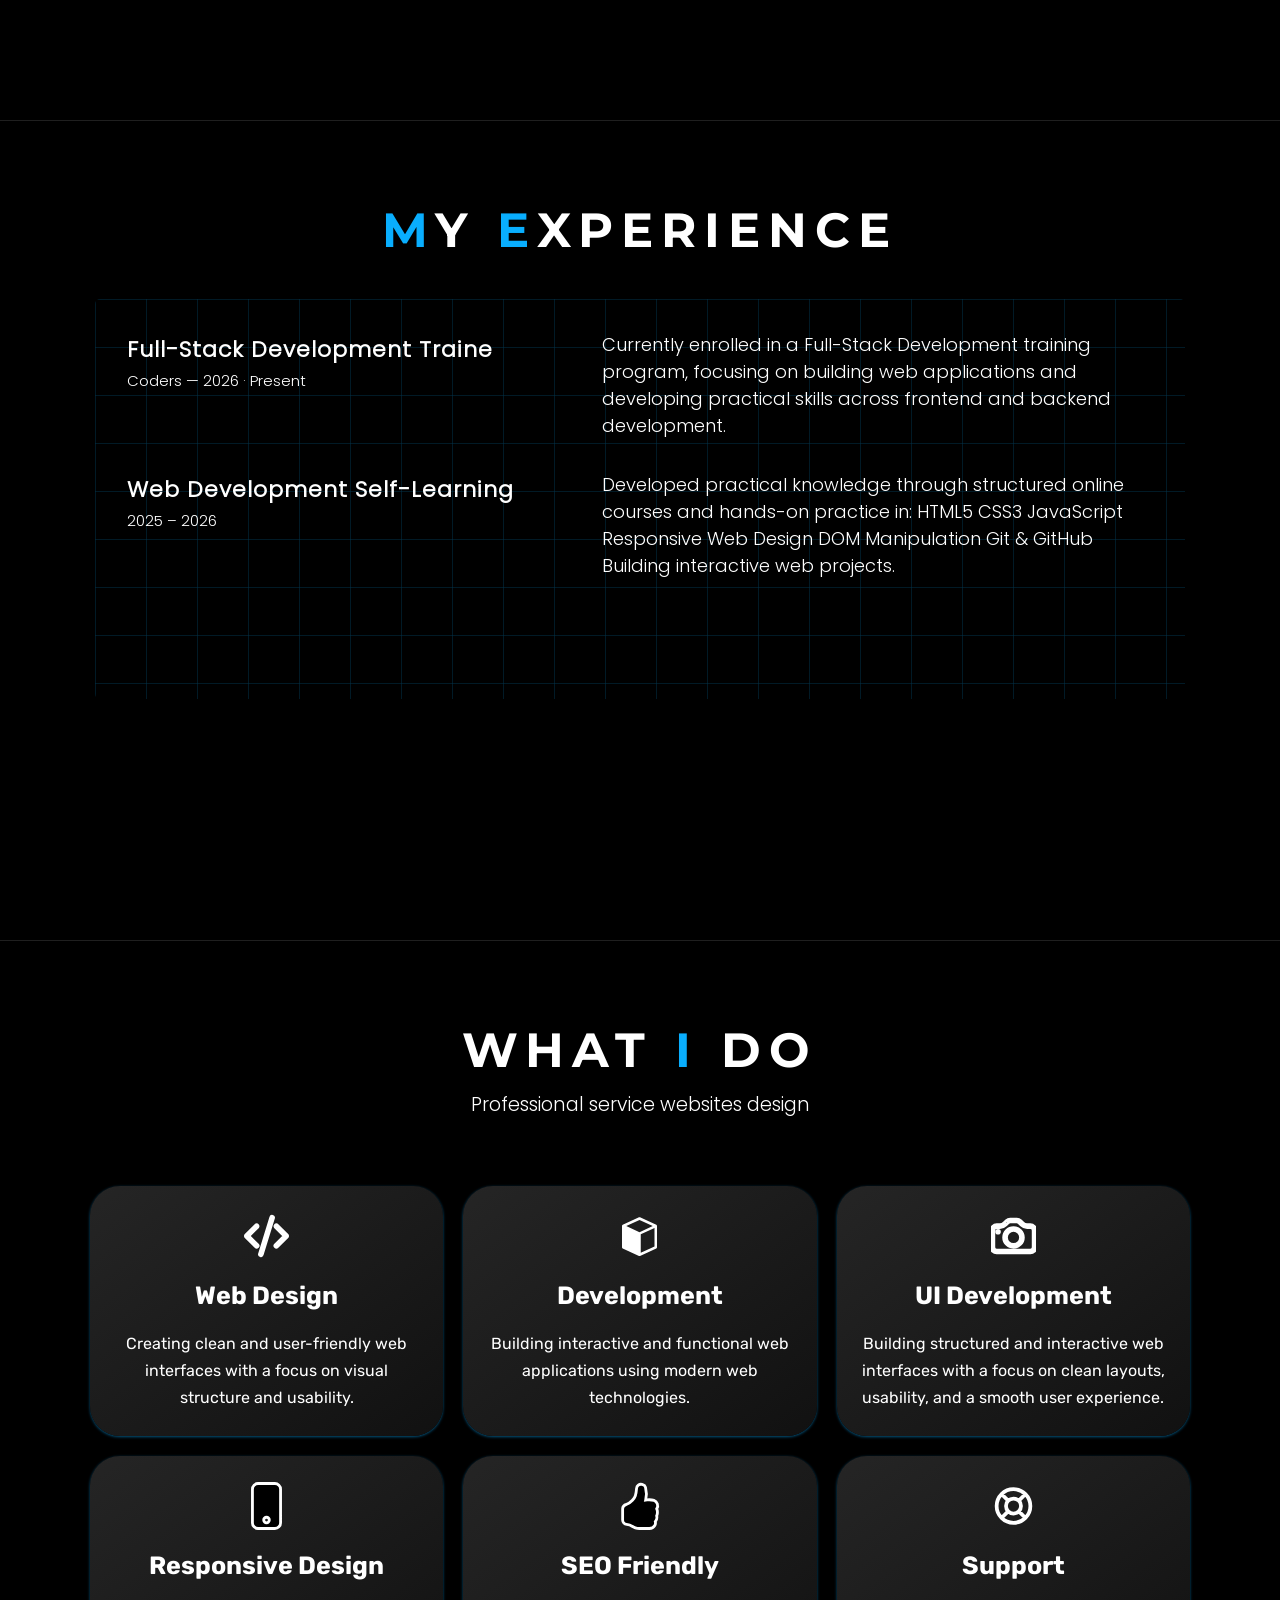
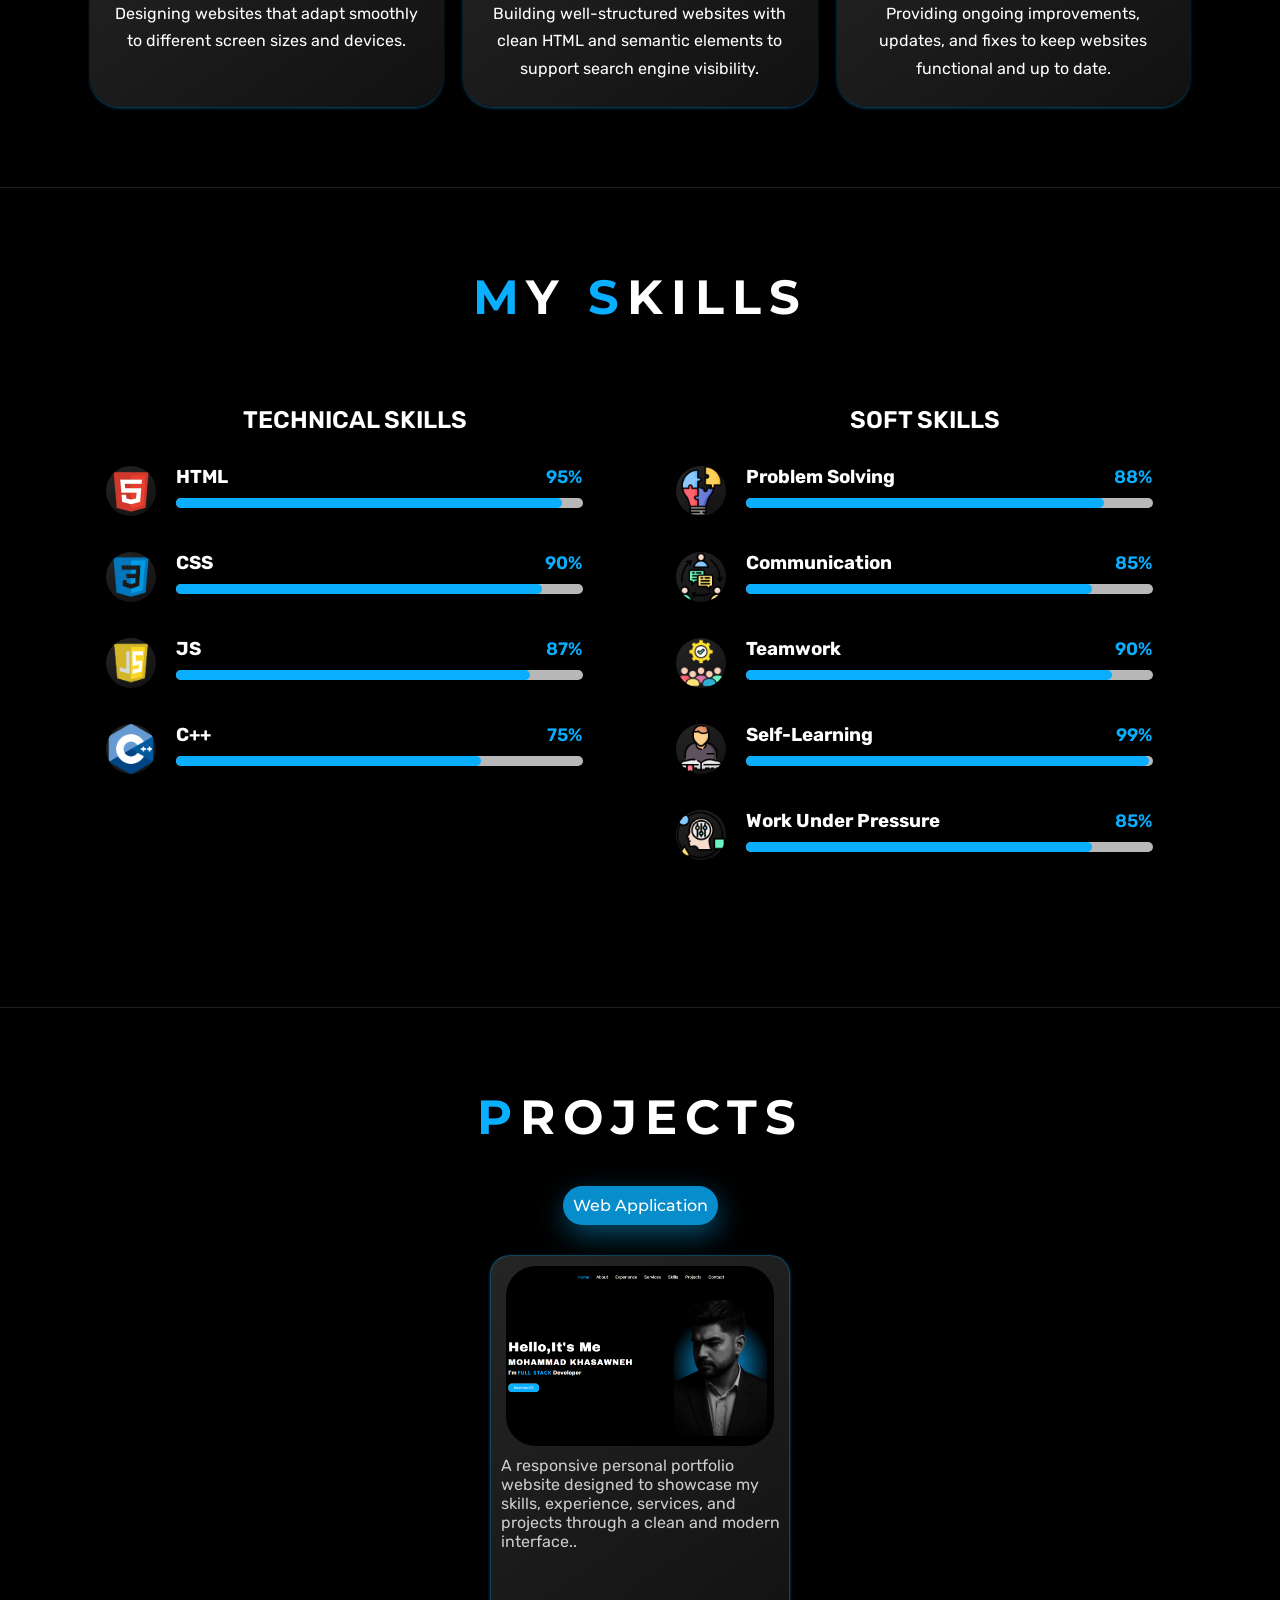
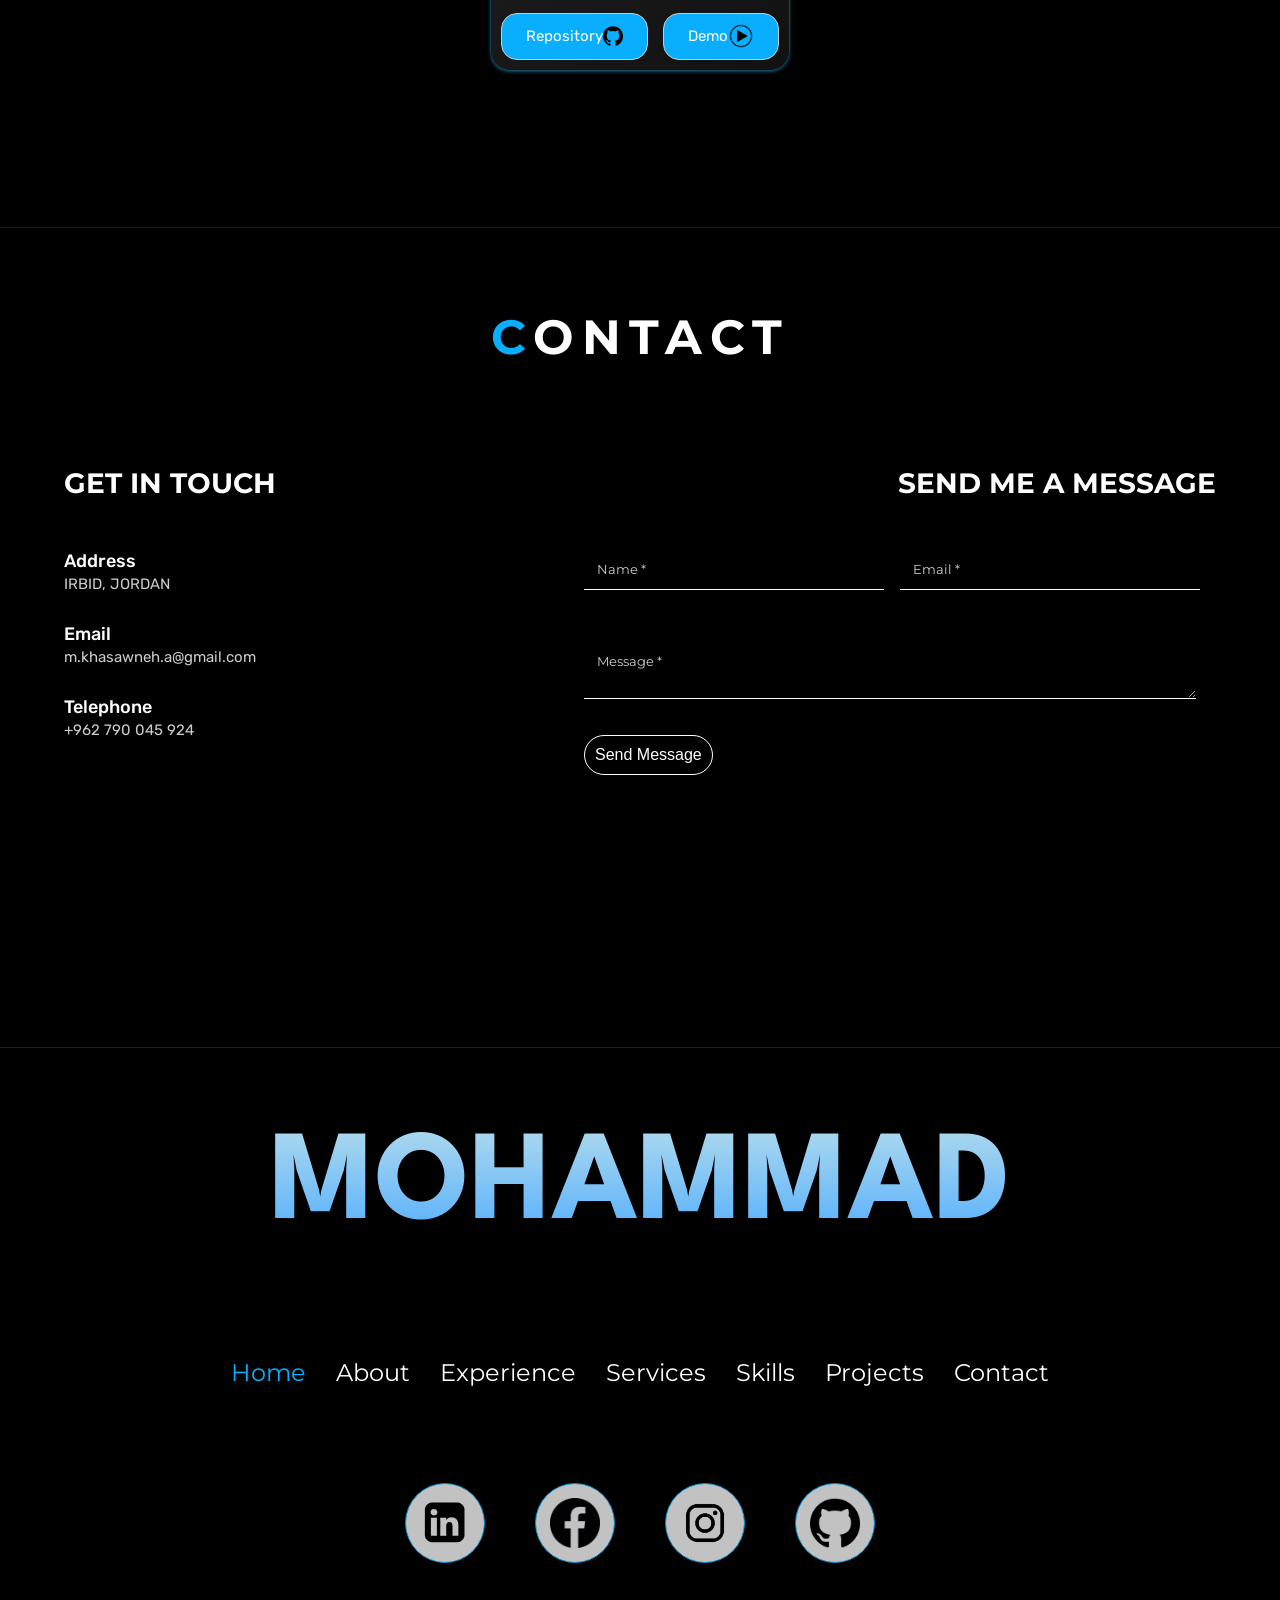
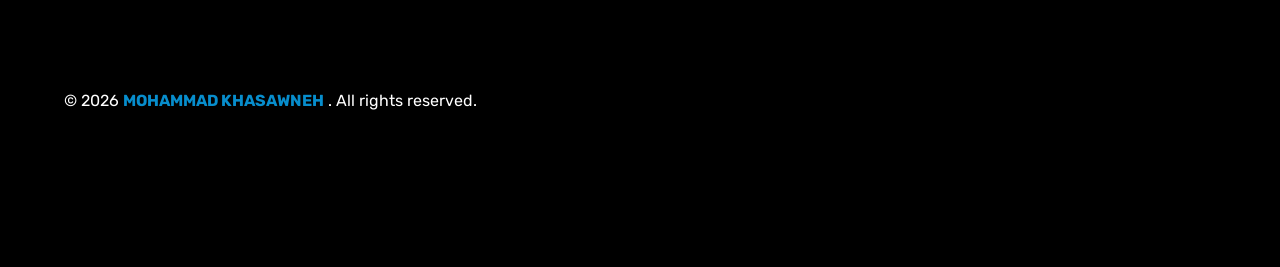
==== commit 3fa0bf1e: "Update portfolio website" ====
--- a/index.html
+++ b/index.html
@@ -209,10 +209,10 @@
           <i class="services-item">
             <img src="images/camera.svg" alt="" />
           </i>
-          <h3>Graphic Design</h3>
-          <p>
-            Creating simple and engaging visual elements that complement the
-            overall design of a website.
+          <h3>UI Development</h3>
+          <p>
+            Building structured and interactive web interfaces with a focus on
+            clean layouts, usability, and a smooth user experience.
           </p>
         </div>
         <div class="card">
@@ -394,49 +394,27 @@
             <img src="images/project-imge.png" alt="" />
           </div>
           <p>
-            Lorem ipsum dolor sit amet nnfdmm consectetur adipisicing elit.
-            Doloribus nemo porro ad vitae necessitatibus voluptate et dolorem a
-            veniam dolore.
+            A responsive personal portfolio website designed to showcase my
+            skills, experience, services, and projects through a clean and
+            modern interface..
           </p>
           <div class="project-buttons">
-            <a href="https://github.com/M-Khasawneh" target="_blank" class="btn"
+            <a
+              href="https://github.com/M-Khasawneh/Semple-Portfolio"
+              class="btn"
               >Repository</a
             >
-            <a href="#home" class="btn">Demo</a>
-          </div>
-        </div>
-        <div class="project-card">
-          <div class="project-imge">
-            <img src="images/project-imge.png" alt="" />
-          </div>
-          <p>
-            Lorem ipsum dolor sit amet nnfdmm consectetur adipisicing elit.
-            Doloribus nemo porro ad vitae necessitatibus voluptate et dolorem a
-            veniam dolore.
-          </p>
-          <div class="project-buttons">
-            <a href="https://github.com/M-Khasawneh" class="btn">Repository</a>
-            <a href="#home" class="btn">Demo</a>
-          </div>
-        </div>
-        <div class="project-card">
-          <div class="project-imge">
-            <img src="images/project-imge.png" alt="" />
-          </div>
-          <p>
-            Lorem ipsum dolor sit amet nnfdmm consectetur adipisicing elit.
-            Doloribus nemo porro ad vitae necessitatibus voluptate et dolorem a
-            veniam dolore.
-          </p>
-          <div class="project-buttons">
-            <a href="https://github.com/M-Khasawneh" class="btn">Repository</a>
-            <a href="#home" class="btn">Demo</a>
+            <a
+              href="https://m-khasawneh.github.io/Semple-Portfolio/"
+              class="btn"
+              >Demo</a
+            >
           </div>
         </div>
       </div>
     </div>
     <div id="contact" class="contact activ">
-      <h1>Contact</h1>
+      <h1><span>C</span>ontact</h1>
       <div class="contact-grid">
         <div class="contact-information">
           <h2>Get in Touch</h2>
--- a/Style.css
+++ b/Style.css
@@ -948,7 +948,7 @@
 .project-grid {
   width: 100%;
   display: grid;
-  grid-template-columns: repeat(3, 300px);
+  grid-template-columns: 300px;
   justify-content: center;
   gap: 30px;
 }
@@ -961,6 +961,7 @@
   border-radius: 20px;
   transform: scale(1);
   box-shadow: 0 1px 3px #09acfe7e;
+
   transition:
     box-shadow 0.3s ease,
     background-color 0.3s ease,
@@ -1054,6 +1055,9 @@
     text-align: center;
     margin-bottom: 10px;
     font-size: clamp(2rem, 4vw, 3rem);
+    span {
+      color: #09aefe;
+    }
   }
 }
 .contact-grid {
@@ -1198,7 +1202,7 @@
   height: 80px;
   border: 1px solid #078dcc;
   border-radius: 50%;
-  background-color: #078ecc44;
+  background-color: #f9f9f9c7;
   display: flex;
   justify-content: center;
   align-items: center;
